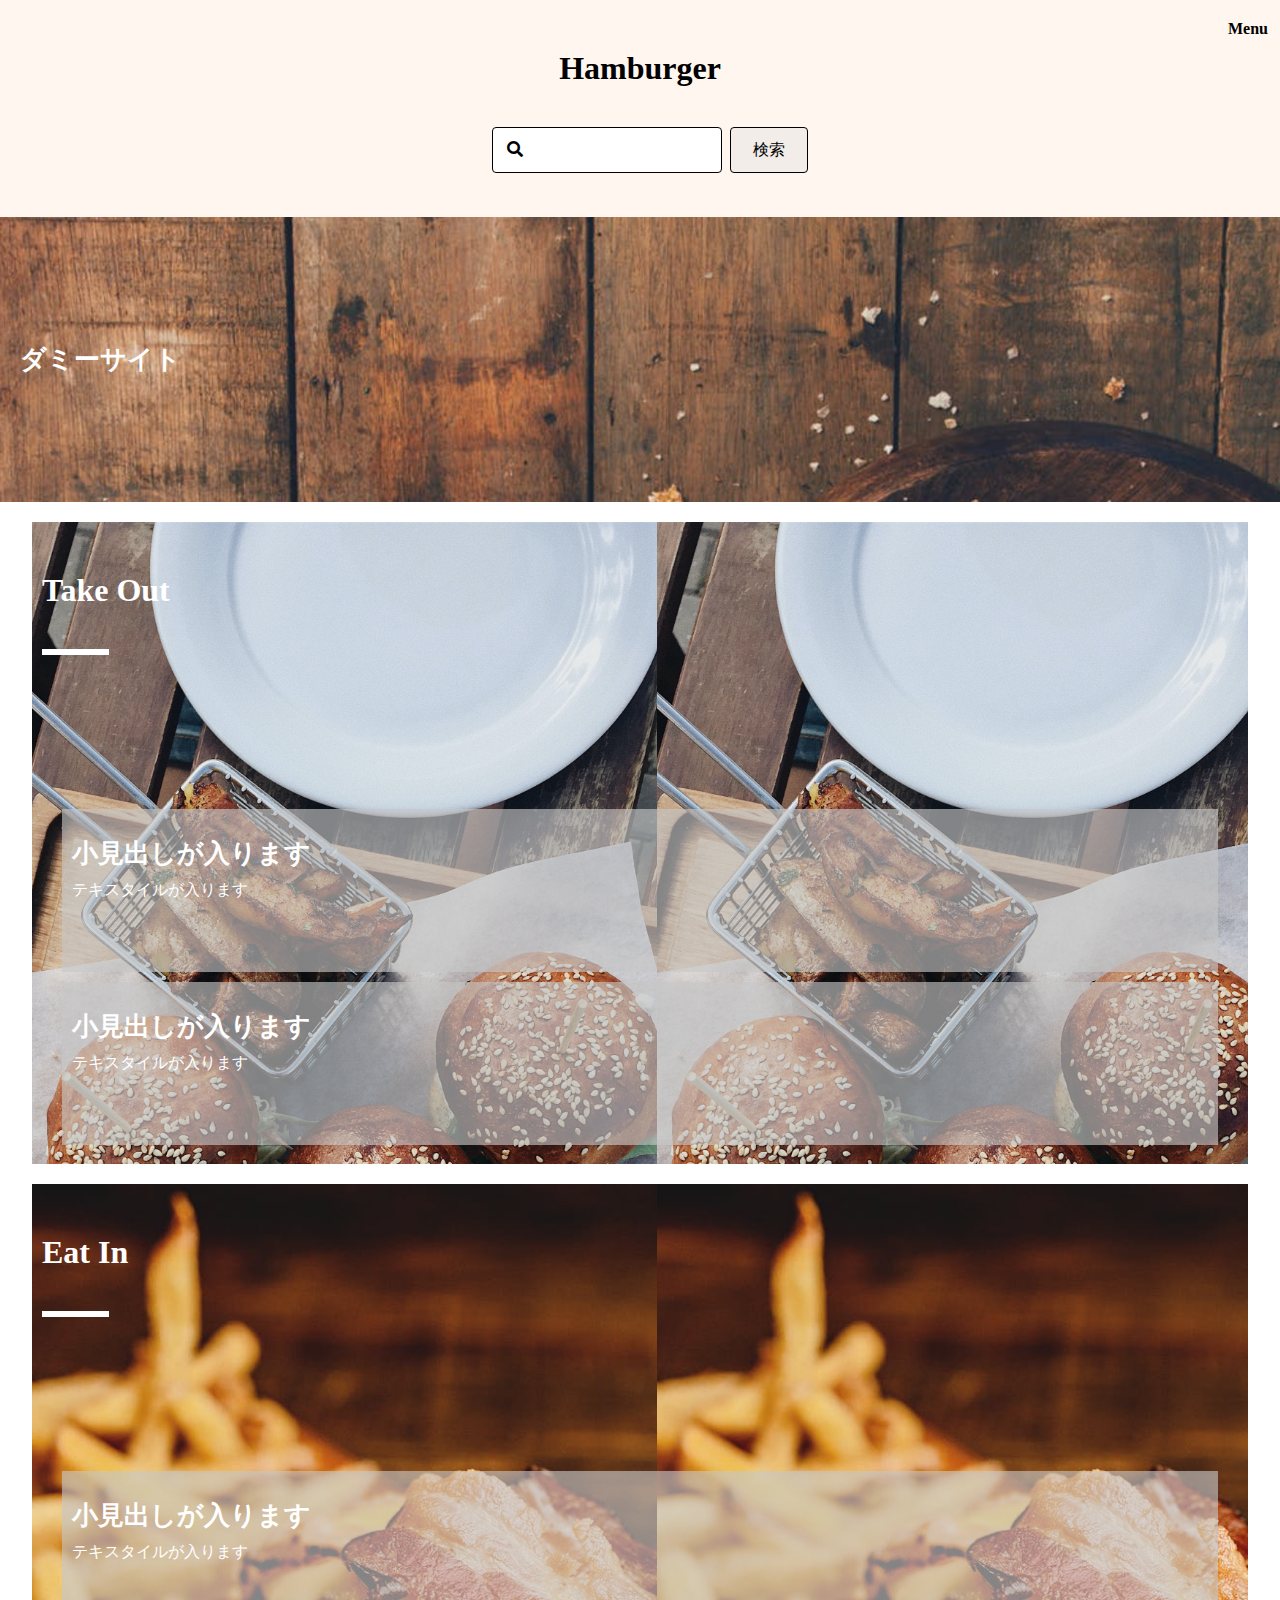
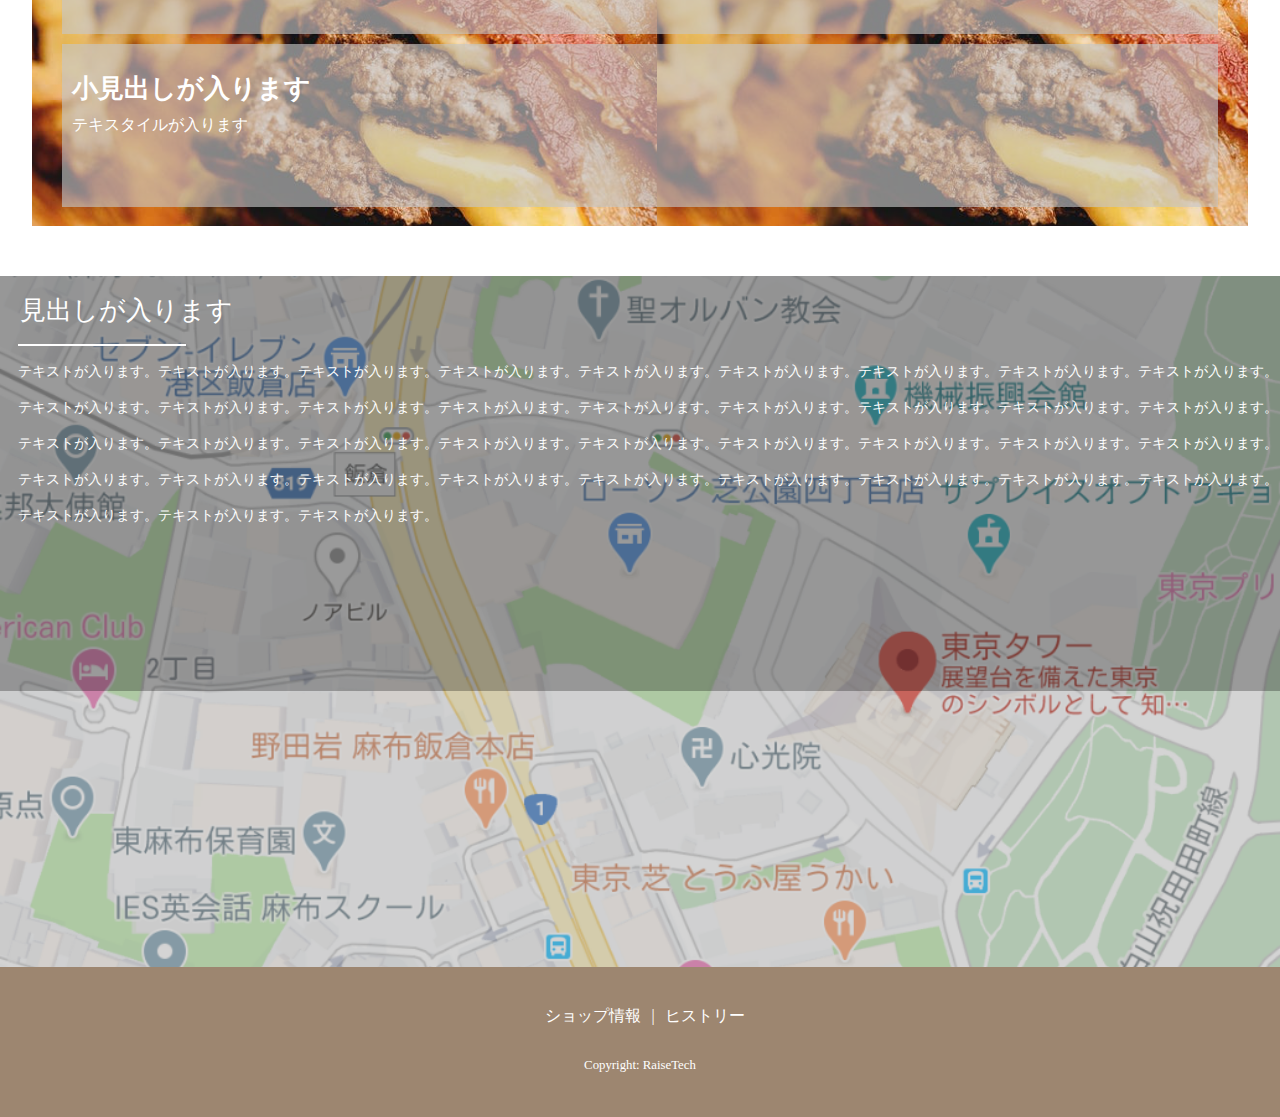
==== front-page.html @ 0dd4b5cc "first update" ====
<!DOCTYPE html>
<html lang="ja">
<head>
    <meta charset="UTF-8">
    <meta name="viewport" content="width=device-width, initial-scale=1.0">
    <link href="https://use.fontawesome.com/releases/v5.6.1/css/all.css" rel="stylesheet">
    <link rel="stylesheet" href="css/style.css">
    <title>front-page</title>
</head>
<body>
        <header class="l-header">
            <h1 class="c-headline--lv1">Hamburger</h1>
            <form class="p-serchform" action="#">
                <span class="c-serch--icon"><i class="fa fa-search"></i></span>
                <input class="c-serch--box" type="search" name="search">
                <input class="c-serch--button" type="submit" name="submit" value="検索">
            </form>
            <p class="c-title--menu">Menu</p>
        </header>
        <div class="c-overlay"></div>
        <aside class="l-sidebar">
            <div class="p-primary-menu">
                <span class="c-close-button"></span>
                <p class="c-menu-title">Menu</p>
                <ul class="p-grand-menu c-grand-menu c-grand-menu__primary--menu">
                    <li class="c-grand-menu__primary--item"><p>バーガー</p>
                        <ul class="c-grand-menu__secondary--menu">
                            <li class="c-grand-menu__secondary--item">ハンバーガー</li>
                            <li class="c-grand-menu__secondary--item">チーズバーガー</li>
                            <li class="c-grand-menu__secondary--item">テリヤキバーガー</li>
                            <li class="c-grand-menu__secondary--item">アボカドバーガー</li>
                            <li class="c-grand-menu__secondary--item">フィッシュバーガー</li>
                            <li class="c-grand-menu__secondary--item">ベーコンバーガー</li>
                            <li class="c-grand-menu__secondary--item">チキンバーガー</li>
                        </ul>
                    </li>
                    <li class="c-grand-menu__primary--item"><p>サイド</p>
                        <ul class="c-grand-menu__secondary--menu">
                            <li class="c-grand-menu__secondary--item">ポテト</li>
                            <li class="c-grand-menu__secondary--item">サラダ</li>
                            <li class="c-grand-menu__secondary--item">ナゲット</li>
                            <li class="c-grand-menu__secondary--item">コーン</li>
                        </ul>
                    </li>
                    <li class="c-grand-menu__primary--item"><p>ドリンク</p>
                        <ul class="c-grand-menu__secondary--menu">
                            <li class="c-grand-menu__secondary--item">コーラ</li>
                            <li class="c-grand-menu__secondary--item">ファンタ</li>
                            <li class="c-grand-menu__secondary--item">オレンジ</li>
                            <li class="c-grand-menu__secondary--item">アップル</li>
                            <li class="c-grand-menu__secondary--item">紅茶（Ice/Hot）</li>
                            <li class="c-grand-menu__secondary--item">コーヒー（Ice/Hot）</li>
                        </ul>
                    </li>
                </ul><!--.p-grand-menu c-primary-menu-->
            </div><!--.p-primary-menu-->
        </aside>
        <main class="l-main-wrap">
            <div class="p-hero--main">
                <h2 class="c-headline--lv2">ダミーサイト</h2>
            </div>
        </main>
        <section class="l-sub-wrap p-place-menu">
            <div class="p-place-menu--takeout">
                <p class="c-place-menu__name">Take Out</p>
                <p class="c-place-menu__bar"></p>
                <div class="p-place-menu--wrap">
                    <div class="p-place-menu__content">
                        <h4 class="c-headline--lv4">小見出しが入ります</h4>
                        <p class="c-place-menu__description">テキスタイルが入ります</p>
                    </div>
                    <div class="p-place-menu__content">
                        <h4 class="c-headline--lv4">小見出しが入ります</h4>
                        <p class="c-place-menu__description">テキスタイルが入ります</p>
                    </div>
                </div>
            </div>
            <div class="p-place-menu--eatin">
                <p class="c-place-menu__name">Eat In</p>
                <p class="c-place-menu__bar"></p>
                <div class="p-place-menu--wrap">
                    <div class="p-place-menu__content">
                        <h4 class="c-headline--lv4">小見出しが入ります</h4>
                        <p class="c-place-menu__description">テキスタイルが入ります</p>
                    </div>
                    <div class="p-place-menu__content">
                        <h4 class="c-headline--lv4">小見出しが入ります</h4>
                        <p class="c-place-menu__description">テキスタイルが入ります</p>
                    </div>
                </div>
            </div>
        </section>
        <section class="l-map">
            <div class="p-map">
                <div class="c-map">
                    <div class="c-map__title"><h3 class="c-headline--lv3">見出しが入ります</h3></div>
                    <p class="c-map__bar"></p>
                    <p class="c-map__description">
                        テキストが入ります。テキストが入ります。テキストが入ります。テキストが入ります。テキストが入ります。テキストが入ります。テキストが入ります。テキストが入ります。テキストが入ります。テキストが入ります。テキストが入ります。テキストが入ります。テキストが入ります。テキストが入ります。テキストが入ります。テキストが入ります。テキストが入ります。テキストが入ります。テキストが入ります。テキストが入ります。テキストが入ります。テキストが入ります。テキストが入ります。テキストが入ります。テキストが入ります。テキストが入ります。テキストが入ります。テキストが入ります。テキストが入ります。テキストが入ります。テキストが入ります。テキストが入ります。テキストが入ります。テキストが入ります。テキストが入ります。テキストが入ります。テキストが入ります。テキストが入ります。テキストが入ります。
                    </p>
                </div>
            </div>
        </section> 
    <footer class="l-footer">
        <nav class="p-footer__navigation">
            <ul class="c-footer__navigation">
                <li class="c-footer__navigation__item"><a href="#">ショップ情報</a></li>
                <li class="c-footer__navigation__item">|</li>
                <li class="c-footer__navigation__item"><a href="#">ヒストリー</a></li>
            </ul>
        </nav>
        <p class="c-copyright"><small>Copyright: RaiseTech</small></p>
    </footer>

    <script src="https://code.jquery.com/jquery-3.5.1.min.js"></script>
    <script type="text/javascript" src="./js/javascript.js"></script>

</body>
</html>
---- css/style.css ----
/*! normalize.css v8.0.1 | MIT License | github.com/necolas/normalize.css */
/* Document
   ========================================================================== */
/**
 * 1. Correct the line height in all browsers.
 * 2. Prevent adjustments of font size after orientation changes in iOS.
 */
html {
  line-height: 1.15;
  /* 1 */
  -webkit-text-size-adjust: 100%;
  /* 2 */
}

/* Sections
     ========================================================================== */
/**
   * Remove the margin in all browsers.
   */
body {
  margin: 0;
}

/**
   * Render the `main` element consistently in IE.
   */
main {
  display: block;
}

/**
   * Correct the font size and margin on `h1` elements within `section` and
   * `article` contexts in Chrome, Firefox, and Safari.
   */
h1 {
  font-size: 2em;
  margin: 0.67em 0;
}

/* Grouping content
     ========================================================================== */
/**
   * 1. Add the correct box sizing in Firefox.
   * 2. Show the overflow in Edge and IE.
   */
hr {
  -webkit-box-sizing: content-box;
          box-sizing: content-box;
  /* 1 */
  height: 0;
  /* 1 */
  overflow: visible;
  /* 2 */
}

/**
   * 1. Correct the inheritance and scaling of font size in all browsers.
   * 2. Correct the odd `em` font sizing in all browsers.
   */
pre {
  font-family: monospace, monospace;
  /* 1 */
  font-size: 1em;
  /* 2 */
}

/* Text-level semantics
     ========================================================================== */
/**
   * Remove the gray background on active links in IE 10.
   */
a {
  background-color: transparent;
}

/**
   * 1. Remove the bottom border in Chrome 57-
   * 2. Add the correct text decoration in Chrome, Edge, IE, Opera, and Safari.
   */
abbr[title] {
  border-bottom: none;
  /* 1 */
  text-decoration: underline;
  /* 2 */
  -webkit-text-decoration: underline dotted;
          text-decoration: underline dotted;
  /* 2 */
}

/**
   * Add the correct font weight in Chrome, Edge, and Safari.
   */
b, strong {
  font-weight: bolder;
}

/**
   * 1. Correct the inheritance and scaling of font size in all browsers.
   * 2. Correct the odd `em` font sizing in all browsers.
   */
code, kbd, samp {
  font-family: monospace, monospace;
  /* 1 */
  font-size: 1em;
  /* 2 */
}

/**
   * Add the correct font size in all browsers.
   */
small {
  font-size: 80%;
}

/**
   * Prevent `sub` and `sup` elements from affecting the line height in
   * all browsers.
   */
sub, sup {
  font-size: 75%;
  line-height: 0;
  position: relative;
  vertical-align: baseline;
}

sub {
  bottom: -0.25em;
}

sup {
  top: -0.5em;
}

/* Embedded content
     ========================================================================== */
/**
   * Remove the border on images inside links in IE 10.
   */
img {
  border-style: none;
}

/* Forms
     ========================================================================== */
/**
   * 1. Change the font styles in all browsers.
   * 2. Remove the margin in Firefox and Safari.
   */
button, input, optgroup, select, textarea {
  font-family: inherit;
  /* 1 */
  font-size: 100%;
  /* 1 */
  line-height: 1.15;
  /* 1 */
  margin: 0;
  /* 2 */
}

/**
   * Show the overflow in IE.
   * 1. Show the overflow in Edge.
   */
button, input {
  /* 1 */
  overflow: visible;
}

/**
   * Remove the inheritance of text transform in Edge, Firefox, and IE.
   * 1. Remove the inheritance of text transform in Firefox.
   */
button, select {
  /* 1 */
  text-transform: none;
}

/**
   * Correct the inability to style clickable types in iOS and Safari.
   */
button, [type="button"], [type="reset"], [type="submit"] {
  -webkit-appearance: button;
}

/**
   * Remove the inner border and padding in Firefox.
   */
button::-moz-focus-inner, [type="button"]::-moz-focus-inner, [type="reset"]::-moz-focus-inner, [type="submit"]::-moz-focus-inner {
  border-style: none;
  padding: 0;
}

/**
   * Restore the focus styles unset by the previous rule.
   */
button:-moz-focusring, [type="button"]:-moz-focusring, [type="reset"]:-moz-focusring, [type="submit"]:-moz-focusring {
  outline: 1px dotted ButtonText;
}

/**
   * Correct the padding in Firefox.
   */
fieldset {
  padding: 0.35em 0.75em 0.625em;
}

/**
   * 1. Correct the text wrapping in Edge and IE.
   * 2. Correct the color inheritance from `fieldset` elements in IE.
   * 3. Remove the padding so developers are not caught out when they zero out
   *    `fieldset` elements in all browsers.
   */
legend {
  -webkit-box-sizing: border-box;
          box-sizing: border-box;
  /* 1 */
  color: inherit;
  /* 2 */
  display: table;
  /* 1 */
  max-width: 100%;
  /* 1 */
  padding: 0;
  /* 3 */
  white-space: normal;
  /* 1 */
}

/**
   * Add the correct vertical alignment in Chrome, Firefox, and Opera.
   */
progress {
  vertical-align: baseline;
}

/**
   * Remove the default vertical scrollbar in IE 10+.
   */
textarea {
  overflow: auto;
}

/**
   * 1. Add the correct box sizing in IE 10.
   * 2. Remove the padding in IE 10.
   */
[type="checkbox"], [type="radio"] {
  -webkit-box-sizing: border-box;
          box-sizing: border-box;
  /* 1 */
  padding: 0;
  /* 2 */
}

/**
   * Correct the cursor style of increment and decrement buttons in Chrome.
   */
[type="number"]::-webkit-inner-spin-button, [type="number"]::-webkit-outer-spin-button {
  height: auto;
}

/**
   * 1. Correct the odd appearance in Chrome and Safari.
   * 2. Correct the outline style in Safari.
   */
[type="search"] {
  -webkit-appearance: textfield;
  /* 1 */
  outline-offset: -2px;
  /* 2 */
}

[type="search"]::-webkit-search-decoration {
  -webkit-appearance: none;
}

/**
   * Remove the inner padding in Chrome and Safari on macOS.
   */
/**
   * 1. Correct the inability to style clickable types in iOS and Safari.
   * 2. Change font properties to `inherit` in Safari.
   */
::-webkit-file-upload-button {
  -webkit-appearance: button;
  /* 1 */
  font: inherit;
  /* 2 */
}

/* Interactive
     ========================================================================== */
/*
   * Add the correct display in Edge, IE 10+, and Firefox.
   */
details {
  display: block;
}

/*
   * Add the correct display in all browsers.
   */
summary {
  display: list-item;
}

/* Misc
     ========================================================================== */
/**
   * Add the correct display in IE 10+.
   */
template, [hidden] {
  display: none;
}

/**
   * Add the correct display in IE 10.
   */
.c-headline--lv1 {
  margin: 0;
}

.c-title--menu {
  margin: 0;
}

section {
  margin: 0;
}

div {
  margin: 0;
}

p {
  margin: 0;
}

.c-footer__navigation {
  margin: 0;
  padding: 0;
}

.p-grand-menu {
  margin: 0;
  padding: 0;
}

.c-grand-menu__secondary--menu {
  margin: 0;
  padding: 0;
}

.p-primary-menu {
  margin: 0;
  padding: 0;
}

.c-close-button {
  margin: 0;
  padding: 0;
}

.c-headline--lv1 {
  margin: 0;
  padding: 0;
}

.c-headline--lv2 {
  margin: 0;
  padding: 0;
}

.c-headline--lv3 {
  margin: 0;
  padding: 0;
}

.c-headline--lv4 {
  margin: 0;
  padding: 0;
}

.p-hero--main {
  margin: 0;
  padding: 0;
}

.l-main-wrap {
  margin: 0;
  padding: 0;
}

.l-header {
  height: 217px;
  width: 100%;
  background-color: #FFF7EF;
}

.l-sidebar {
  width: 250px;
  height: 2716px;
  position: fixed;
  top: 0;
  right: -100%;
  display: block;
  -webkit-transition: 0.3s;
  transition: 0.3s;
  overflow-y: scroll;
}

.l-sidebar.open {
  overflow-y: scroll;
  width: 250px;
  height: 2716px;
  position: fixed;
  top: 0;
  right: 0;
  display: block;
  -webkit-transition: 0.3s;
  transition: 0.3s;
}

.l-main-wrap {
  width: 100%;
  height: 285px;
}

.l-sub-wrap {
  width: 100%;
  height: 1374px;
  display: -webkit-box;
  display: -ms-flexbox;
  display: flex;
  -webkit-box-orient: vertical;
  -webkit-box-direction: normal;
      -ms-flex-direction: column;
          flex-direction: column;
}

.l-map {
  width: auto;
  height: 691px;
  background-color: rgba(94, 94, 94, 0.651);
}

.l-footer {
  width: 100%;
  height: 150px;
  background-color: #9D8670;
}

.c-headline--lv1 {
  font-weight: bold;
  font-size: 32px;
  text-align: center;
  padding-top: 50px;
}

.c-headline--lv2 {
  font-weight: bold;
  font-size: 26px;
  color: white;
  line-height: 285px;
  margin-left: 20px;
}

.c-headline--lv3 {
  font-weight: normal;
  font-size: 26px;
  color: white;
}

.c-headline--lv4 {
  color: white;
  font-weight: bold;
  font-size: 26px;
  margin-top: 30px;
  margin-left: 10px;
  margin-bottom: 12px;
}

.c-serch--box {
  border-radius: 4px;
  width: 230px;
  height: 46px;
  border: 1px solid;
  margin-right: 2px;
  padding-left: 35px;
}

.c-serch--button {
  border-radius: 4px;
  width: 78px;
  height: 46px;
  border: 1px solid;
  font-size: 16px;
  margin-left: 2px;
  background-color: #F2EDE9;
  -webkit-transition: background-color 0.3s;
  transition: background-color 0.3s;
}

.c-serch--button:hover {
  cursor: pointer;
  background-color: #d3cfcad3;
}

.c-serch--icon i {
  -webkit-columns: #333333;
          columns: #333333;
  position: relative;
  left: 35px;
}

.c-title--menu {
  font-weight: bold;
  position: absolute;
  top: 20px;
  right: 12px;
  cursor: pointer;
}

.c-title--menu a {
  text-decoration: none;
  color: #333333;
}

.c-place-menu__name {
  color: white;
  font-weight: bold;
  font-size: 32px;
  margin-top: 50px;
  margin-left: 10px;
}

.c-place-menu__bar {
  width: 5%;
  border: white solid 3px;
  margin-top: 40px;
  margin-left: 10px;
}

.c-place-menu__description {
  color: white;
  margin-left: 10px;
}

.c-footer__navigation {
  display: -webkit-box;
  display: -ms-flexbox;
  display: flex;
  -webkit-box-pack: center;
      -ms-flex-pack: center;
          justify-content: center;
  list-style: none;
  padding-top: 40px;
}

.c-footer__navigation__item {
  color: white;
  padding-left: 10px;
}

.c-footer__navigation__item a {
  color: white;
  text-decoration: none;
}

.c-copyright {
  color: white;
  text-align: center;
  padding-top: 30px;
}

.c-grand-menu__primary--menu {
  list-style: none;
  position: absolute;
  top: 218px;
  left: 46px;
}

.c-grand-menu__primary--item > p {
  color: #707070;
  padding-top: 25px;
  padding-bottom: 25px;
  font-size: 20px;
}

.c-grand-menu__secondary--menu {
  list-style: none;
}

.c-grand-menu__secondary--item {
  padding-top: 10px;
  padding-bottom: 10px;
  padding-left: 18px;
  color: #707070;
}

.c-close-button {
  display: block;
  width: 40px;
  height: 40px;
  position: relative;
  margin-left: auto;
  cursor: pointer;
}

.c-close-button::before, .c-close-button::after {
  content: "";
  display: block;
  width: 100%;
  height: 6px;
  background-color: #707070;
  -webkit-transform: rotate(45deg);
          transform: rotate(45deg);
  -webkit-transform-origin: 0% 50%;
          transform-origin: 0% 50%;
  position: absolute;
  top: calc(14% - 5px);
  left: 14%;
}

.c-close-button::after {
  -webkit-transform: rotate(-45deg);
          transform: rotate(-45deg);
  -webkit-transform-origin: 100% 50%;
          transform-origin: 100% 50%;
  left: auto;
  right: 14%;
  cursor: pointer;
}

.c-map {
  background-color: rgba(0, 0, 0, 0.274);
  height: 415px;
}

.c-map__title {
  padding-top: 20px;
  padding-left: 20px;
}

.c-map__bar {
  border: white solid 1px;
  width: 13%;
  margin-top: 18px;
  margin-left: 18px;
  margin-bottom: 8px;
}

.c-map__description {
  color: white;
  font-size: 14px;
  margin-left: 18px;
  line-height: 36px;
}

.c-overlay {
  top: 0;
  left: 100%;
}

.c-overlay.open {
  height: 100%;
  width: 100%;
  background-color: rgba(0, 0, 0, 0.5);
  position: absolute;
  top: 0;
  left: 0;
  display: block;
}

.p-serchform {
  text-align: center;
  padding-top: 40px;
}

.p-hero--main {
  background-image: url(/image/hero1.png);
  background-size: cover;
  height: 285px;
}

.p-place-menu--takeout {
  background-image: url(/image/takeout.png);
  width: 95%;
  height: 642px;
  margin-top: 20px;
  margin-bottom: 20px;
  margin-right: auto;
  margin-left: auto;
}

.p-place-menu--eatin {
  background-image: url(/image/eatin.png);
  width: 95%;
  height: 642px;
  margin-bottom: 49px;
  margin-right: auto;
  margin-left: auto;
}

.p-place-menu--wrap {
  display: -webkit-box;
  display: -ms-flexbox;
  display: flex;
  -webkit-box-orient: vertical;
  -webkit-box-direction: normal;
      -ms-flex-direction: column;
          flex-direction: column;
  -webkit-box-pack: end;
      -ms-flex-pack: end;
          justify-content: flex-end;
  height: 490px;
}

.p-place-menu__content {
  width: 95%;
  height: 163px;
  background-color: rgba(199, 199, 199, 0.637);
  margin-top: 10px;
  margin-left: auto;
  margin-right: auto;
}

.p-primary-menu {
  width: 250px;
  height: 3300px;
  background-color: #F2EDE9;
  position: relative;
  margin-left: auto;
}

.p-map {
  background-image: url(/image/map.png);
  background-size: cover;
  height: 691px;
}

body {
  position: relative;
}
/*# sourceMappingURL=style.css.map */
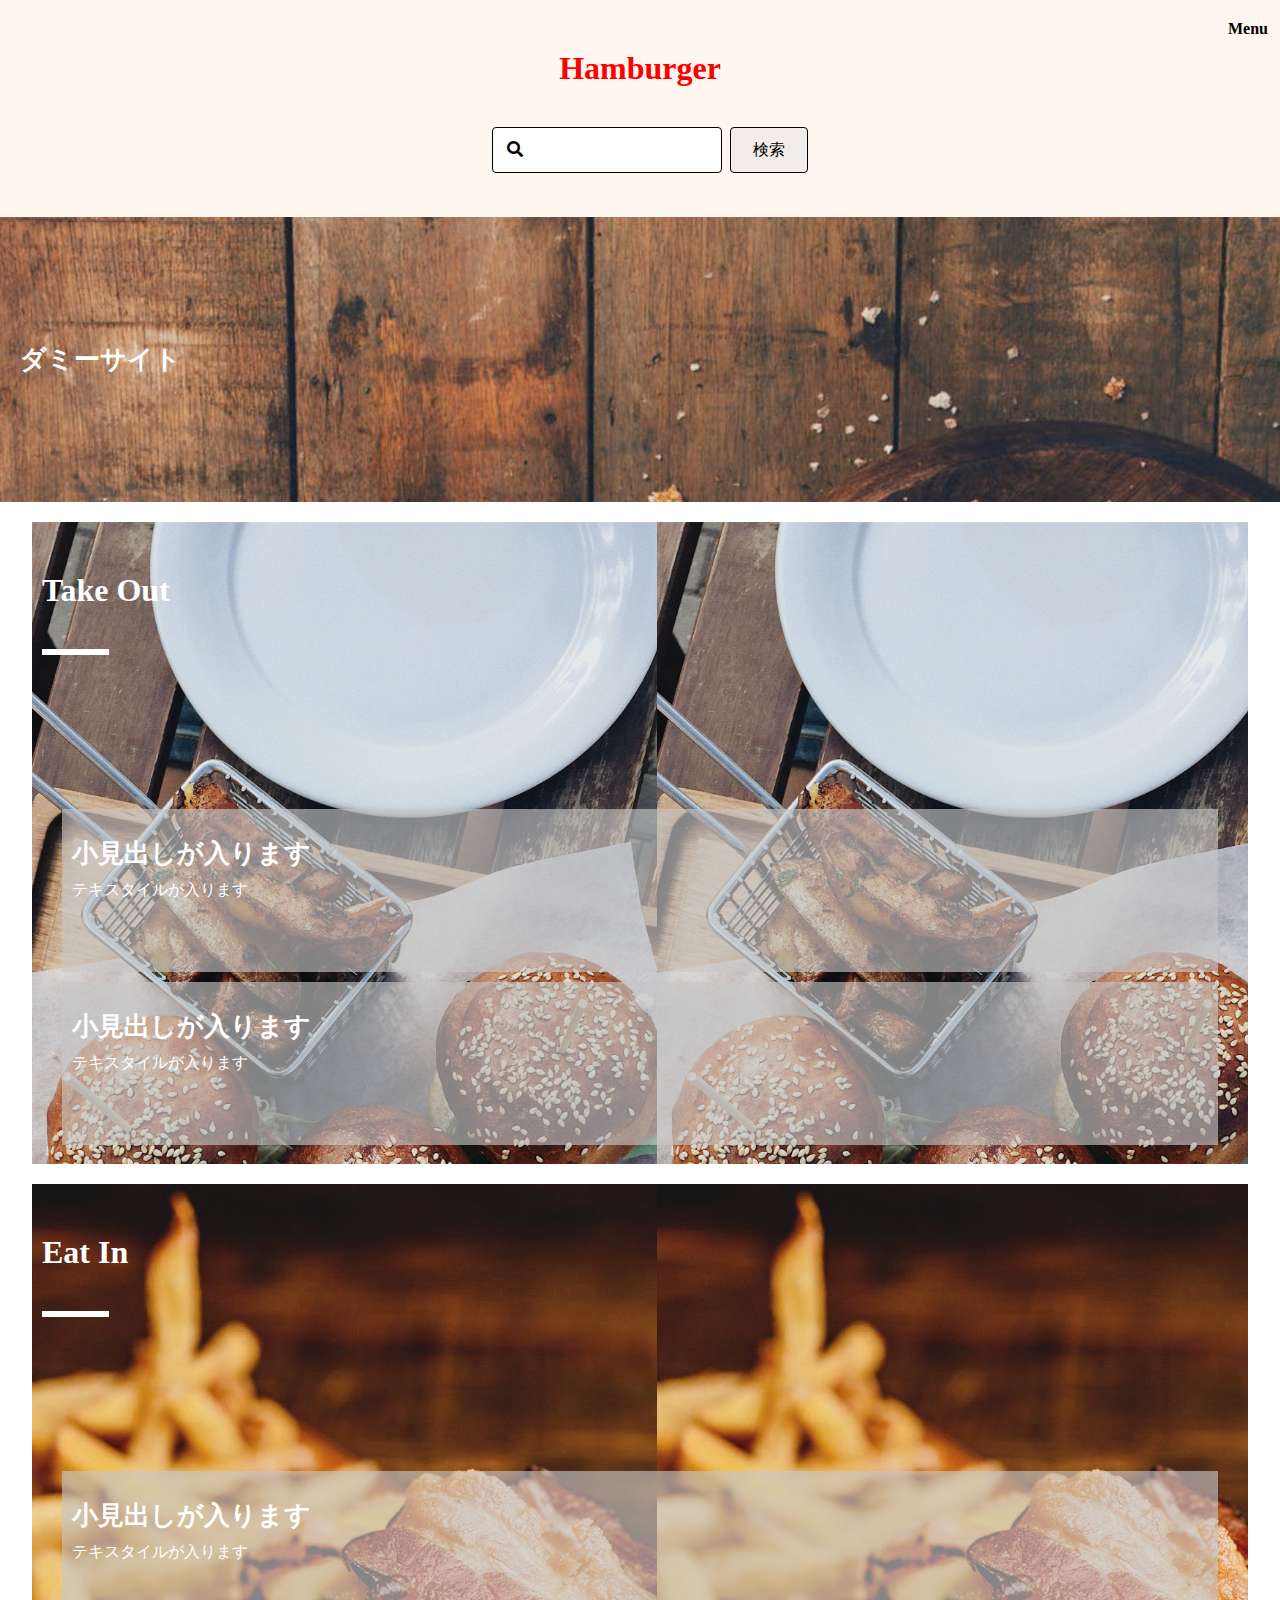
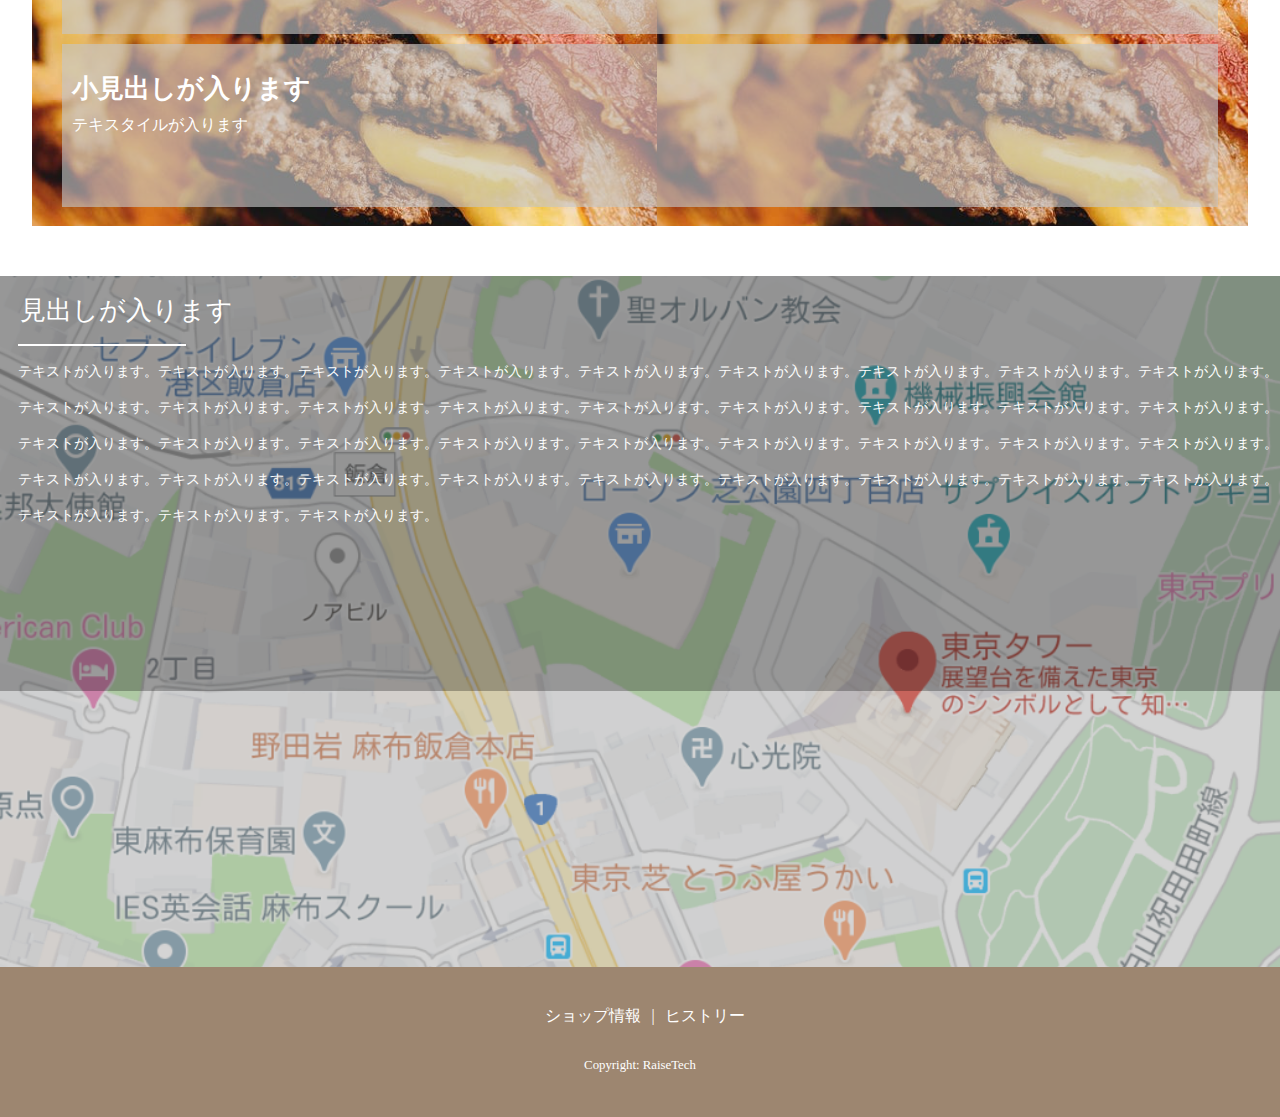
==== commit 67adfc06: "更新" ====
--- a/front-page.html
+++ b/front-page.html
@@ -60,7 +60,7 @@
                 <h2 class="c-headline--lv2">ダミーサイト</h2>
             </div>
         </main>
-        <section class="l-sub-wrap p-place-menu">
+        <section class="l-sub--wrap p-place-menu">
             <div class="p-place-menu--takeout">
                 <p class="c-place-menu__name">Take Out</p>
                 <p class="c-place-menu__bar"></p>
--- a/css/style.css
+++ b/css/style.css
@@ -426,7 +426,7 @@
   height: 285px;
 }
 
-.l-sub-wrap {
+.l-sub--wrap {
   width: 100%;
   height: 1374px;
   display: -webkit-box;
@@ -438,6 +438,17 @@
           flex-direction: column;
 }
 
+.l-sub--archive {
+  width: 100%;
+  height: 350px;
+}
+
+.l-sub--archive p {
+  color: #333333;
+  margin-right: 18px;
+  margin-left: 18px;
+}
+
 .l-map {
   width: auto;
   height: 691px;
@@ -478,6 +489,12 @@
   margin-top: 30px;
   margin-left: 10px;
   margin-bottom: 12px;
+}
+
+.c-headline--lv4__archive {
+  font-size: 24px;
+  margin-left: 20px;
+  color: #333333;
 }
 
 .c-serch--box {
@@ -683,6 +700,13 @@
   height: 285px;
 }
 
+.p-hero--archive {
+  background-image: url(/image/hero2.png);
+  background-size: cover;
+  height: 285px;
+  background-position: center;
+}
+
 .p-place-menu--takeout {
   background-image: url(/image/takeout.png);
   width: 95%;
@@ -739,6 +763,12 @@
   height: 691px;
 }
 
+@media screen and (min-width: 600px) {
+  .c-headline--lv1 {
+    color: red;
+  }
+}
+
 body {
   position: relative;
 }
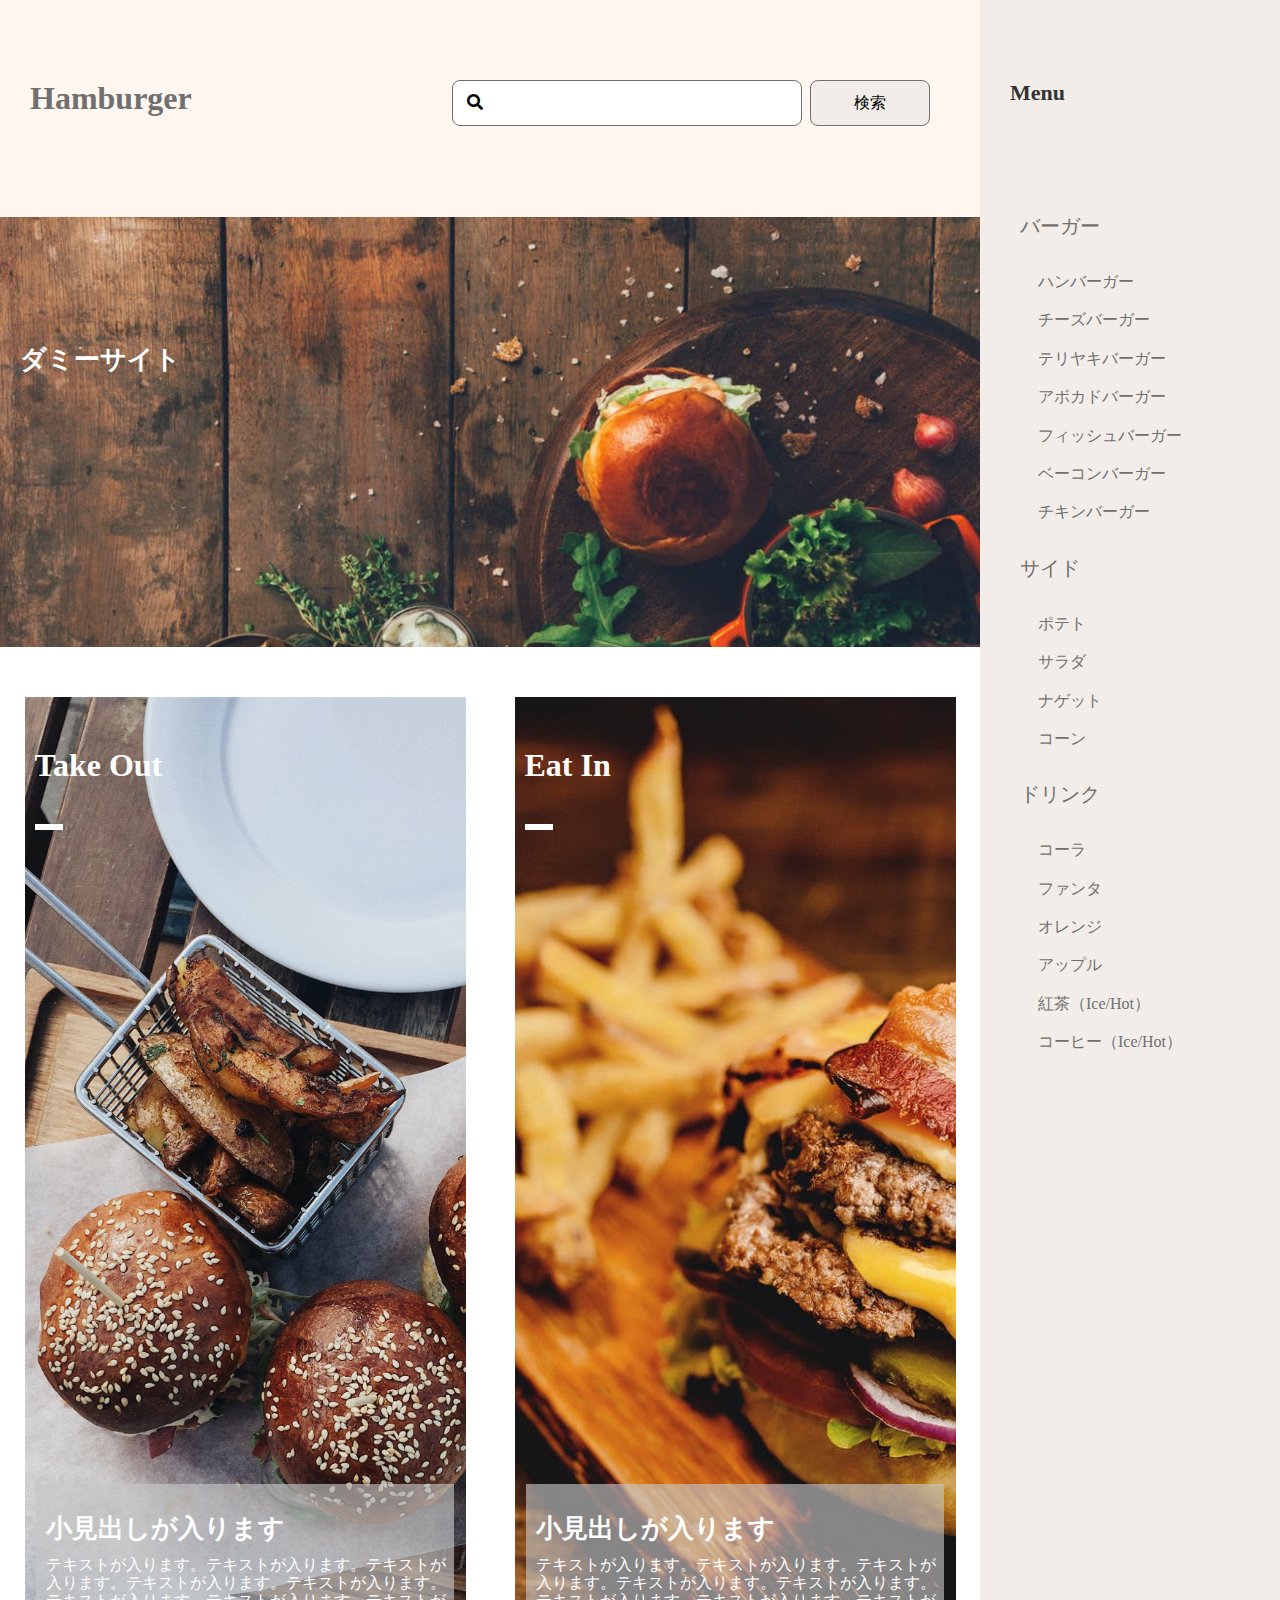
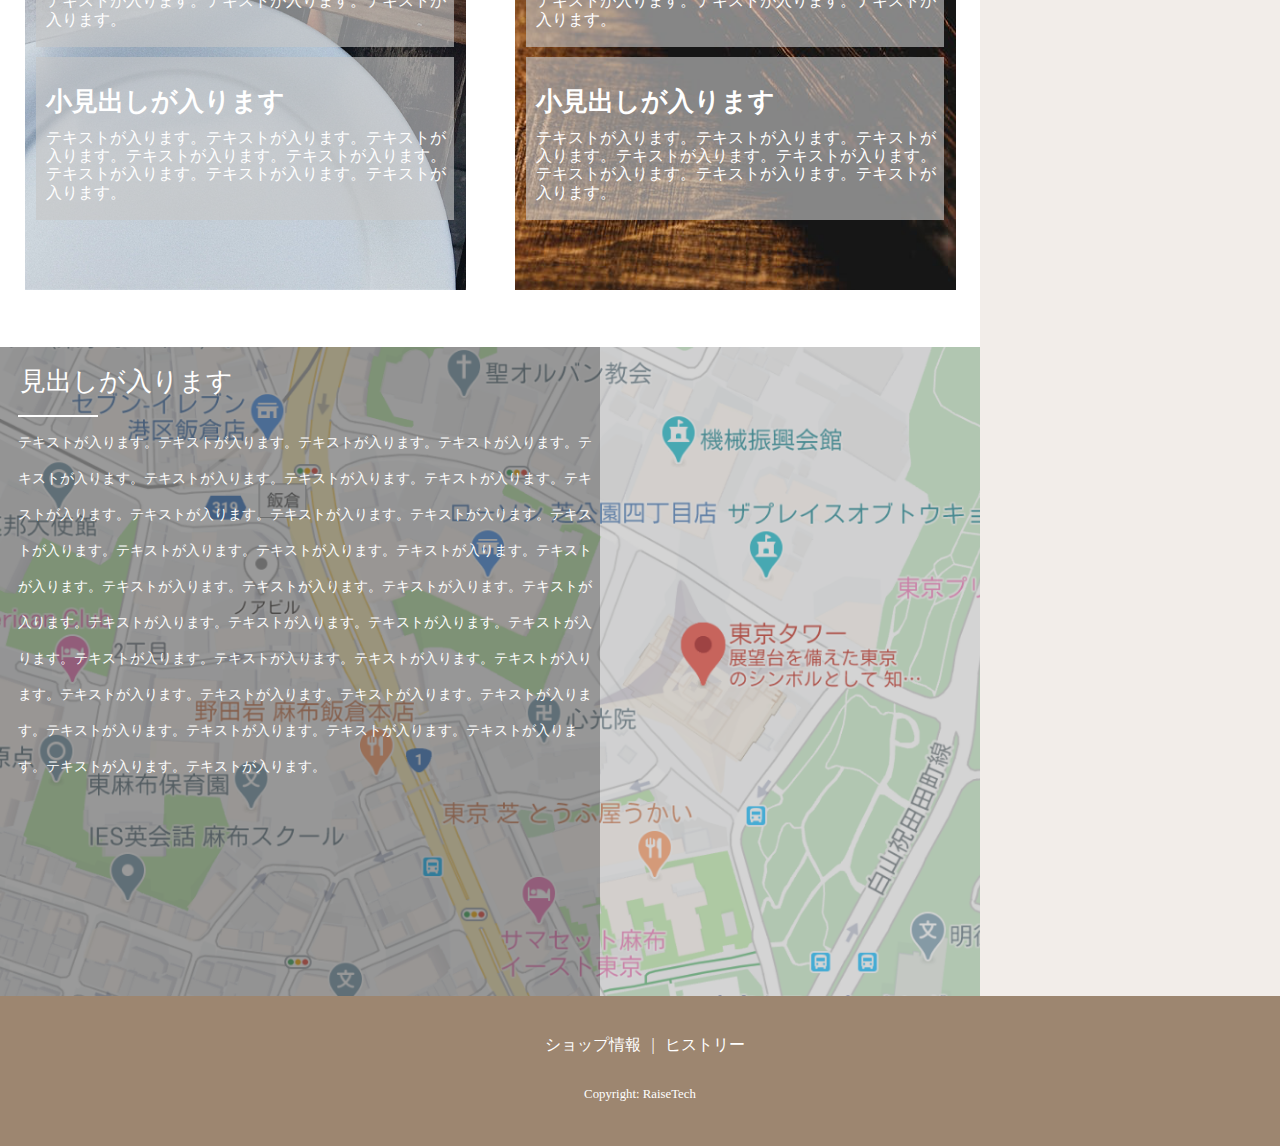
==== commit f101c3a7: "更新" ====
--- a/front-page.html
+++ b/front-page.html
@@ -9,7 +9,7 @@
 </head>
 <body>
         <header class="l-header">
-            <h1 class="c-headline--lv1">Hamburger</h1>
+            <h1 class="c-headline--lv1"><a href="#">Hamburger</a></h1>
             <form class="p-serchform" action="#">
                 <span class="c-serch--icon"><i class="fa fa-search"></i></span>
                 <input class="c-serch--box" type="search" name="search">
@@ -21,35 +21,35 @@
         <aside class="l-sidebar">
             <div class="p-primary-menu">
                 <span class="c-close-button"></span>
-                <p class="c-menu-title">Menu</p>
+                <p class="c-title--menu__sidebar">Menu</p>
                 <ul class="p-grand-menu c-grand-menu c-grand-menu__primary--menu">
-                    <li class="c-grand-menu__primary--item"><p>バーガー</p>
+                    <li class="c-grand-menu__primary--item"><p><a href="#">バーガー</a></p>
                         <ul class="c-grand-menu__secondary--menu">
-                            <li class="c-grand-menu__secondary--item">ハンバーガー</li>
-                            <li class="c-grand-menu__secondary--item">チーズバーガー</li>
-                            <li class="c-grand-menu__secondary--item">テリヤキバーガー</li>
-                            <li class="c-grand-menu__secondary--item">アボカドバーガー</li>
-                            <li class="c-grand-menu__secondary--item">フィッシュバーガー</li>
-                            <li class="c-grand-menu__secondary--item">ベーコンバーガー</li>
-                            <li class="c-grand-menu__secondary--item">チキンバーガー</li>
+                            <li class="c-grand-menu__secondary--item"><a href="#">ハンバーガー</a></li>
+                            <li class="c-grand-menu__secondary--item"><a href="#">チーズバーガー</a></li>
+                            <li class="c-grand-menu__secondary--item"><a href="#">テリヤキバーガー</a></li>
+                            <li class="c-grand-menu__secondary--item"><a href="#">アボカドバーガー</a></li>
+                            <li class="c-grand-menu__secondary--item"><a href="#">フィッシュバーガー</a></li>
+                            <li class="c-grand-menu__secondary--item"><a href="#">ベーコンバーガー</a></li>
+                            <li class="c-grand-menu__secondary--item"><a href="#">チキンバーガー</a></li>
                         </ul>
                     </li>
-                    <li class="c-grand-menu__primary--item"><p>サイド</p>
+                    <li class="c-grand-menu__primary--item"><p><a href="#">サイド</a></p>
                         <ul class="c-grand-menu__secondary--menu">
-                            <li class="c-grand-menu__secondary--item">ポテト</li>
-                            <li class="c-grand-menu__secondary--item">サラダ</li>
-                            <li class="c-grand-menu__secondary--item">ナゲット</li>
-                            <li class="c-grand-menu__secondary--item">コーン</li>
+                            <li class="c-grand-menu__secondary--item"><a href="#">ポテト</a></li>
+                            <li class="c-grand-menu__secondary--item"><a href="#">サラダ</a></li>
+                            <li class="c-grand-menu__secondary--item"><a href="#">ナゲット</a></li>
+                            <li class="c-grand-menu__secondary--item"><a href="#">コーン</a></li>
                         </ul>
                     </li>
-                    <li class="c-grand-menu__primary--item"><p>ドリンク</p>
+                    <li class="c-grand-menu__primary--item"><p><a href="#">ドリンク</a></p>
                         <ul class="c-grand-menu__secondary--menu">
-                            <li class="c-grand-menu__secondary--item">コーラ</li>
-                            <li class="c-grand-menu__secondary--item">ファンタ</li>
-                            <li class="c-grand-menu__secondary--item">オレンジ</li>
-                            <li class="c-grand-menu__secondary--item">アップル</li>
-                            <li class="c-grand-menu__secondary--item">紅茶（Ice/Hot）</li>
-                            <li class="c-grand-menu__secondary--item">コーヒー（Ice/Hot）</li>
+                            <li class="c-grand-menu__secondary--item"><a href="#">コーラ</a></li>
+                            <li class="c-grand-menu__secondary--item"><a href="#">ファンタ</a></li>
+                            <li class="c-grand-menu__secondary--item"><a href="#">オレンジ</a></li>
+                            <li class="c-grand-menu__secondary--item"><a href="#">アップル</a></li>
+                            <li class="c-grand-menu__secondary--item"><a href="#">紅茶（Ice/Hot）</a></li>
+                            <li class="c-grand-menu__secondary--item"><a href="#">コーヒー（Ice/Hot）</a></li>
                         </ul>
                     </li>
                 </ul><!--.p-grand-menu c-primary-menu-->
@@ -67,11 +67,11 @@
                 <div class="p-place-menu--wrap">
                     <div class="p-place-menu__content">
                         <h4 class="c-headline--lv4">小見出しが入ります</h4>
-                        <p class="c-place-menu__description">テキスタイルが入ります</p>
+                        <p class="c-place-menu__description">テキストが入ります。テキストが入ります。テキストが入ります。テキストが入ります。テキストが入ります。テキストが入ります。テキストが入ります。テキストが入ります。</p>
                     </div>
                     <div class="p-place-menu__content">
                         <h4 class="c-headline--lv4">小見出しが入ります</h4>
-                        <p class="c-place-menu__description">テキスタイルが入ります</p>
+                        <p class="c-place-menu__description">テキストが入ります。テキストが入ります。テキストが入ります。テキストが入ります。テキストが入ります。テキストが入ります。テキストが入ります。テキストが入ります。</p>
                     </div>
                 </div>
             </div>
@@ -81,11 +81,11 @@
                 <div class="p-place-menu--wrap">
                     <div class="p-place-menu__content">
                         <h4 class="c-headline--lv4">小見出しが入ります</h4>
-                        <p class="c-place-menu__description">テキスタイルが入ります</p>
+                        <p class="c-place-menu__description">テキストが入ります。テキストが入ります。テキストが入ります。テキストが入ります。テキストが入ります。テキストが入ります。テキストが入ります。テキストが入ります。</p>
                     </div>
                     <div class="p-place-menu__content">
                         <h4 class="c-headline--lv4">小見出しが入ります</h4>
-                        <p class="c-place-menu__description">テキスタイルが入ります</p>
+                        <p class="c-place-menu__description">テキストが入ります。テキストが入ります。テキストが入ります。テキストが入ります。テキストが入ります。テキストが入ります。テキストが入ります。テキストが入ります。</p>
                     </div>
                 </div>
             </div>
@@ -101,16 +101,16 @@
                 </div>
             </div>
         </section> 
-    <footer class="l-footer">
-        <nav class="p-footer__navigation">
-            <ul class="c-footer__navigation">
-                <li class="c-footer__navigation__item"><a href="#">ショップ情報</a></li>
-                <li class="c-footer__navigation__item">|</li>
-                <li class="c-footer__navigation__item"><a href="#">ヒストリー</a></li>
-            </ul>
-        </nav>
-        <p class="c-copyright"><small>Copyright: RaiseTech</small></p>
-    </footer>
+        <footer class="l-footer">
+            <nav class="p-footer__navigation">
+                <ul class="c-footer__navigation">
+                    <li class="c-footer__navigation__item"><a href="#">ショップ情報</a></li>
+                    <li class="c-footer__navigation__item">|</li>
+                    <li class="c-footer__navigation__item"><a href="#">ヒストリー</a></li>
+                </ul>
+            </nav>
+            <p class="c-copyright"><small>Copyright: RaiseTech</small></p>
+        </footer>
 
     <script src="https://code.jquery.com/jquery-3.5.1.min.js"></script>
     <script type="text/javascript" src="./js/javascript.js"></script>
--- a/css/style.css
+++ b/css/style.css
@@ -1,3 +1,29 @@
+@media screen and (min-width: 1200px) {
+  body {
+    display: -ms-grid;
+    display: grid;
+    grid-template: "header sidebar" 217px "main sidebar" 430px "sub sidebar" 1300px "map sidebar" 649px "footer footer" 150px / 1fr 300px;
+  }
+  .l-header {
+    grid-area: header;
+  }
+  .l-sidebar {
+    grid-area: sidebar;
+  }
+  .l-main-wrap {
+    grid-area: main;
+  }
+  .l-sub--wrap {
+    grid-area: sub;
+  }
+  .l-map {
+    grid-area: map;
+  }
+  .l-footer {
+    grid-area: footer;
+  }
+}
+
 /*! normalize.css v8.0.1 | MIT License | github.com/necolas/normalize.css */
 /* Document
    ========================================================================== */
@@ -391,10 +417,56 @@
   padding: 0;
 }
 
+.c-headline--lv2__archive {
+  margin: 0;
+  padding: 0;
+}
+
+.c-headline--lv4__archive {
+  margin: 0;
+  padding: 0;
+}
+
+.c-food-menu__title {
+  margin: 0;
+  padding: 0;
+}
+
+.c-food-menu__headline {
+  margin: 0;
+  padding: 0;
+}
+
+.c-food-menu__description {
+  margin: 0;
+  padding: 0;
+}
+
+.c-food-menu__detail {
+  margin: 0;
+  padding: 0;
+}
+
+body {
+  position: relative;
+}
+
 .l-header {
   height: 217px;
   width: 100%;
   background-color: #FFF7EF;
+}
+
+@media screen and (min-width: 1200px) {
+  .l-header {
+    height: 217px;
+    display: -webkit-box;
+    display: -ms-flexbox;
+    display: flex;
+    -webkit-box-pack: justify;
+        -ms-flex-pack: justify;
+            justify-content: space-between;
+  }
 }
 
 .l-sidebar {
@@ -409,6 +481,15 @@
   overflow-y: scroll;
 }
 
+@media screen and (min-width: 1200px) {
+  .l-sidebar {
+    position: initial;
+    width: 300px;
+    overflow-y: initial;
+    height: 100%;
+  }
+}
+
 .l-sidebar.open {
   overflow-y: scroll;
   width: 250px;
@@ -426,6 +507,12 @@
   height: 285px;
 }
 
+@media screen and (min-width: 1200px) {
+  .l-main-wrap {
+    height: 430px;
+  }
+}
+
 .l-sub--wrap {
   width: 100%;
   height: 1374px;
@@ -438,9 +525,28 @@
           flex-direction: column;
 }
 
+@media screen and (min-width: 600px) {
+  .l-sub--wrap {
+    -webkit-box-pack: justify;
+        -ms-flex-pack: justify;
+            justify-content: space-between;
+    -webkit-box-orient: initial;
+    -webkit-box-direction: initial;
+        -ms-flex-direction: initial;
+            flex-direction: initial;
+    height: 720px;
+  }
+}
+
+@media screen and (min-width: 1200px) {
+  .l-sub--wrap {
+    height: 1300px;
+  }
+}
+
 .l-sub--archive {
   width: 100%;
-  height: 350px;
+  height: auto;
 }
 
 .l-sub--archive p {
@@ -453,6 +559,18 @@
   width: auto;
   height: 691px;
   background-color: rgba(94, 94, 94, 0.651);
+}
+
+@media screen and (min-width: 600px) {
+  .l-map {
+    height: 415px;
+  }
+}
+
+@media screen and (min-width: 1200px) {
+  .l-map {
+    height: 649px;
+  }
 }
 
 .l-footer {
@@ -466,6 +584,19 @@
   font-size: 32px;
   text-align: center;
   padding-top: 50px;
+  color: #707070;
+}
+
+.c-headline--lv1 > a {
+  text-decoration: none;
+  color: #707070;
+}
+
+@media screen and (min-width: 1200px) {
+  .c-headline--lv1 {
+    padding-top: 80px;
+    padding-left: 30px;
+  }
 }
 
 .c-headline--lv2 {
@@ -474,6 +605,20 @@
   color: white;
   line-height: 285px;
   margin-left: 20px;
+}
+
+.c-headline--lv2__archive {
+  padding-top: 100px;
+  padding-left: 30px;
+  font-weight: bold;
+  font-size: 26px;
+  line-height: initial;
+  color: white;
+}
+
+.c-headline--lv2__archive span {
+  font-size: 14px;
+  font-weight: normal;
 }
 
 .c-headline--lv3 {
@@ -493,24 +638,33 @@
 
 .c-headline--lv4__archive {
   font-size: 24px;
+  margin-top: 45px;
+  margin-bottom: 45px;
   margin-left: 20px;
   color: #333333;
 }
 
 .c-serch--box {
-  border-radius: 4px;
+  border-radius: 8px;
   width: 230px;
   height: 46px;
-  border: 1px solid;
+  border: 1px solid #707070;
   margin-right: 2px;
   padding-left: 35px;
+  padding-right: 10px;
+}
+
+@media screen and (min-width: 600px) {
+  .c-serch--box {
+    width: 350px;
+  }
 }
 
 .c-serch--button {
-  border-radius: 4px;
+  border-radius: 8px;
   width: 78px;
   height: 46px;
-  border: 1px solid;
+  border: 1px solid #707070;
   font-size: 16px;
   margin-left: 2px;
   background-color: #F2EDE9;
@@ -518,6 +672,12 @@
   transition: background-color 0.3s;
 }
 
+@media screen and (min-width: 600px) {
+  .c-serch--button {
+    width: 120px;
+  }
+}
+
 .c-serch--button:hover {
   cursor: pointer;
   background-color: #d3cfcad3;
@@ -535,12 +695,28 @@
   position: absolute;
   top: 20px;
   right: 12px;
+  color: #707070;
   cursor: pointer;
+}
+
+.c-title--menu__sidebar {
+  display: none;
+}
+
+@media screen and (min-width: 1200px) {
+  .c-title--menu__sidebar {
+    display: block;
+    color: #333333;
+    font-weight: bold;
+    font-size: 22px;
+    padding-top: 80px;
+    padding-left: 30px;
+  }
 }
 
 .c-title--menu a {
   text-decoration: none;
-  color: #333333;
+  color: #707070;
 }
 
 .c-place-menu__name {
@@ -597,6 +773,13 @@
   left: 46px;
 }
 
+@media screen and (min-width: 1200px) {
+  .c-grand-menu__primary--menu {
+    top: 190px;
+    left: 40px;
+  }
+}
+
 .c-grand-menu__primary--item > p {
   color: #707070;
   padding-top: 25px;
@@ -604,6 +787,11 @@
   font-size: 20px;
 }
 
+.c-grand-menu__primary--item > p > a {
+  text-decoration: none;
+  color: #707070;
+}
+
 .c-grand-menu__secondary--menu {
   list-style: none;
 }
@@ -612,6 +800,11 @@
   padding-top: 10px;
   padding-bottom: 10px;
   padding-left: 18px;
+  color: #707070;
+}
+
+.c-grand-menu__secondary--item > a {
+  text-decoration: none;
   color: #707070;
 }
 
@@ -621,6 +814,8 @@
   height: 40px;
   position: relative;
   margin-left: auto;
+  top: 16px;
+  right: 16px;
   cursor: pointer;
 }
 
@@ -649,9 +844,22 @@
   cursor: pointer;
 }
 
+@media screen and (min-width: 1200px) {
+  .c-close-button {
+    display: none;
+  }
+}
+
 .c-map {
   background-color: rgba(0, 0, 0, 0.274);
   height: 415px;
+}
+
+@media screen and (min-width: 1200px) {
+  .c-map {
+    width: 600px;
+    height: 649px;
+  }
 }
 
 .c-map__title {
@@ -677,6 +885,12 @@
 .c-overlay {
   top: 0;
   left: 100%;
+}
+
+@media screen and (min-width: 1200px) {
+  .c-overlay {
+    display: none;
+  }
 }
 
 .c-overlay.open {
@@ -689,15 +903,86 @@
   display: block;
 }
 
+@media screen and (min-width: 1200px) {
+  .c-overlay.open {
+    display: none;
+  }
+}
+
+.c-food-menu {
+  margin-left: auto;
+  margin-right: auto;
+  margin-top: 30px;
+  width: 460px;
+  height: 500px;
+  background-color: #3C2B1C;
+}
+
+.c-food-menu__picture {
+  background-image: url(/image/menu1.png);
+  width: 100%;
+  height: 230px;
+  background-position: center;
+}
+
+.c-food-menu__title {
+  color: white;
+  font-weight: normal;
+  padding-top: 25px;
+  padding-left: 10px;
+}
+
+.c-food-menu__headline {
+  color: white;
+  font-weight: normal;
+  padding-top: 25px;
+  padding-left: 10px;
+}
+
+.c-food-menu__description {
+  color: white;
+  font-weight: normal;
+}
+
+.c-food-menu__detail {
+  margin-top: 25px;
+  width: 200px;
+  height: 50px;
+  background-color: white;
+  margin-left: auto;
+  margin-right: auto;
+  border-radius: 50px;
+}
+
+.c-food-menu__detail p {
+  text-align: center;
+  line-height: 50px;
+}
+
 .p-serchform {
   text-align: center;
   padding-top: 40px;
+}
+
+@media screen and (min-width: 1200px) {
+  .p-serchform {
+    padding-top: 80px;
+    padding-right: 50px;
+  }
 }
 
 .p-hero--main {
   background-image: url(/image/hero1.png);
   background-size: cover;
   height: 285px;
+  background-position: right 10% top 40%;
+  background-repeat: no-repeat;
+}
+
+@media screen and (min-width: 1200px) {
+  .p-hero--main {
+    height: 430px;
+  }
 }
 
 .p-hero--archive {
@@ -705,6 +990,7 @@
   background-size: cover;
   height: 285px;
   background-position: center;
+  background-color: #333333;
 }
 
 .p-place-menu--takeout {
@@ -717,6 +1003,21 @@
   margin-left: auto;
 }
 
+@media screen and (min-width: 600px) {
+  .p-place-menu--takeout {
+    width: 45%;
+    margin-top: 30px;
+  }
+}
+
+@media screen and (min-width: 1200px) {
+  .p-place-menu--takeout {
+    height: 1193px;
+    margin-top: 50px;
+    margin-bottom: 50px;
+  }
+}
+
 .p-place-menu--eatin {
   background-image: url(/image/eatin.png);
   width: 95%;
@@ -724,6 +1025,21 @@
   margin-bottom: 49px;
   margin-right: auto;
   margin-left: auto;
+}
+
+@media screen and (min-width: 600px) {
+  .p-place-menu--eatin {
+    width: 45%;
+    margin-top: 30px;
+  }
+}
+
+@media screen and (min-width: 1200px) {
+  .p-place-menu--eatin {
+    height: 1193px;
+    margin-top: 50px;
+    margin-bottom: 50px;
+  }
 }
 
 .p-place-menu--wrap {
@@ -740,6 +1056,12 @@
   height: 490px;
 }
 
+@media screen and (min-width: 1200px) {
+  .p-place-menu--wrap {
+    height: 990px;
+  }
+}
+
 .p-place-menu__content {
   width: 95%;
   height: 163px;
@@ -757,6 +1079,13 @@
   margin-left: auto;
 }
 
+@media screen and (min-width: 1200px) {
+  .p-primary-menu {
+    height: 100%;
+    width: 100%;
+  }
+}
+
 .p-map {
   background-image: url(/image/map.png);
   background-size: cover;
@@ -764,12 +1093,14 @@
 }
 
 @media screen and (min-width: 600px) {
-  .c-headline--lv1 {
-    color: red;
-  }
-}
-
-body {
-  position: relative;
+  .p-map {
+    height: 415px;
+  }
+}
+
+@media screen and (min-width: 1200px) {
+  .p-map {
+    height: 649px;
+  }
 }
 /*# sourceMappingURL=style.css.map */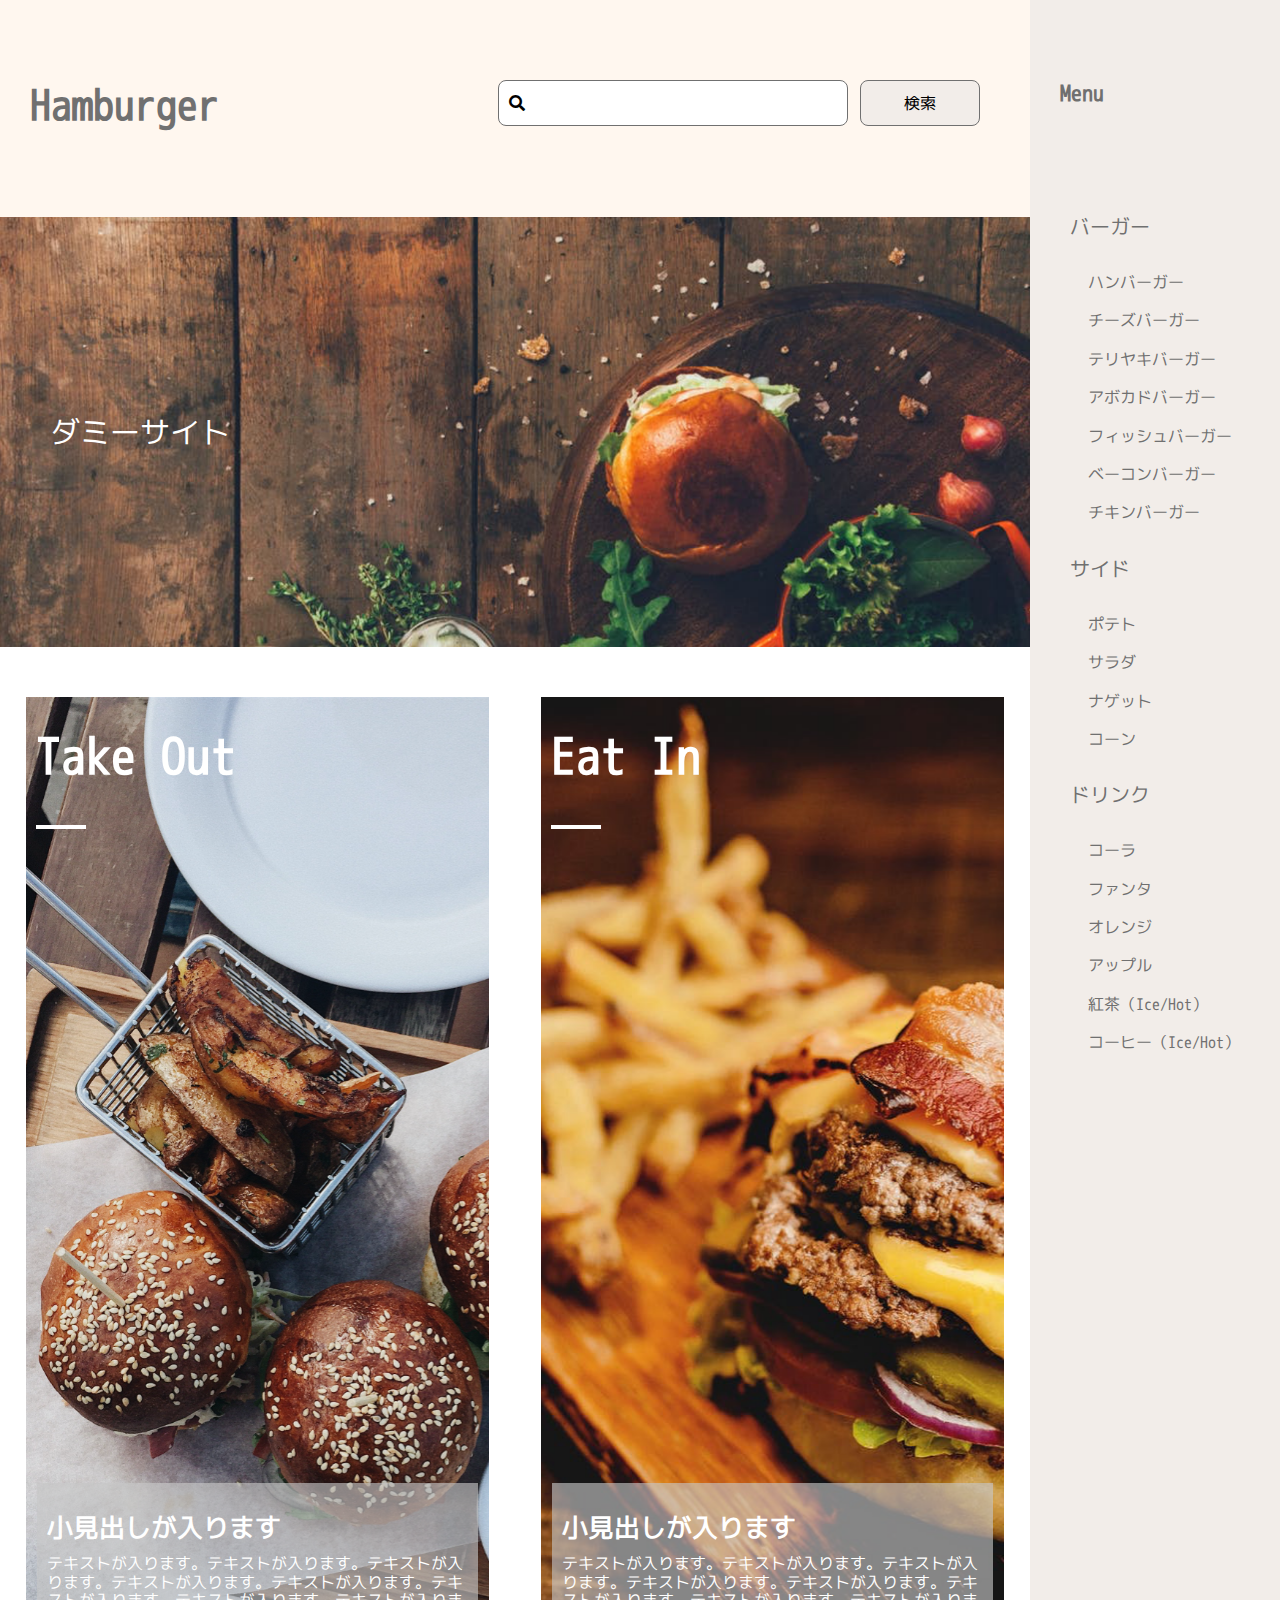
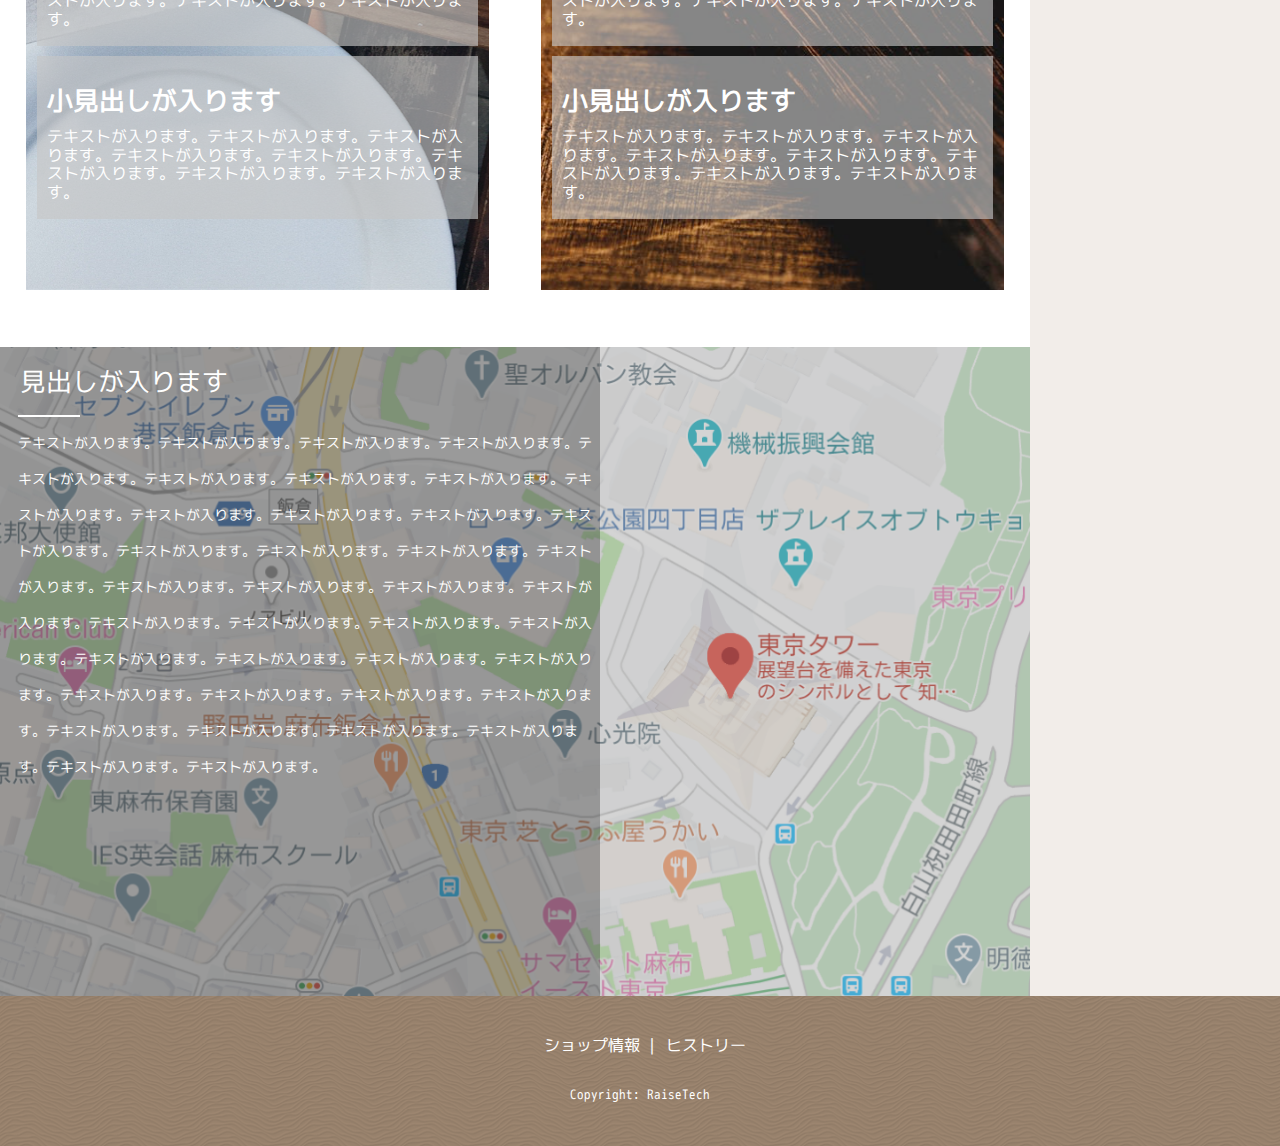
==== commit acb9f8c1: "更新" ====
--- a/front-page.html
+++ b/front-page.html
@@ -8,6 +8,7 @@
     <title>front-page</title>
 </head>
 <body>
+    <div class="c-grid--front-page">
         <header class="l-header">
             <h1 class="c-headline--lv1"><a href="#">Hamburger</a></h1>
             <form class="p-serchform" action="#">
@@ -105,13 +106,13 @@
             <nav class="p-footer__navigation">
                 <ul class="c-footer__navigation">
                     <li class="c-footer__navigation__item"><a href="#">ショップ情報</a></li>
-                    <li class="c-footer__navigation__item">|</li>
+                    <span>|</span>
                     <li class="c-footer__navigation__item"><a href="#">ヒストリー</a></li>
                 </ul>
             </nav>
             <p class="c-copyright"><small>Copyright: RaiseTech</small></p>
         </footer>
-
+    </div>
     <script src="https://code.jquery.com/jquery-3.5.1.min.js"></script>
     <script type="text/javascript" src="./js/javascript.js"></script>
 
--- a/css/style.css
+++ b/css/style.css
@@ -1,12 +1,56 @@
-@media screen and (min-width: 1200px) {
-  body {
+@media screen and (min-width: 600px) {
+  .c-headline--lv1 {
+    color: red;
+  }
+}
+
+@media screen and (min-width: 1200px) {
+  .c-headline--lv1 {
+    color: blue;
+  }
+}
+
+@media screen and (min-width: 1200px) {
+  .c-grid--front-page {
     display: -ms-grid;
     display: grid;
-    grid-template: "header sidebar" 217px "main sidebar" 430px "sub sidebar" 1300px "map sidebar" 649px "footer footer" 150px / 1fr 300px;
-  }
-  .l-header {
-    grid-area: header;
-  }
+    grid-template: "header sidebar" 217px "main sidebar" 430px "sub sidebar" 1300px "map sidebar" 649px "footer footer" 150px / 1fr 250px;
+  }
+  .c-grid--archive {
+    display: -ms-grid;
+    display: grid;
+    grid-template: "header sidebar" 217px "main sidebar" 285px "sub sidebar" 1380px "page-navi sidebar" 170px "footer footer" 150px / 1fr 250px;
+  }
+}
+
+@media screen and (min-width: 1200px) and (min-width: 1200px) {
+  .c-grid--archive {
+    grid-template: "header sidebar" 217px "main sidebar" 230px "sub sidebar" 1380px "page-navi sidebar" 170px "footer footer" 150px / 1fr 250px;
+  }
+}
+
+@media screen and (min-width: 1200px) {
+  .c-grid--archive-search {
+    display: -ms-grid;
+    display: grid;
+    grid-template: "header sidebar" 217px "main sidebar" 285px "sub sidebar" 2100px "page-navi sidebar" 170px "footer footer" 150px / 1fr 250px;
+  }
+  .c-grid--singlepage {
+    display: -ms-grid;
+    display: grid;
+    grid-template: "header sidebar" 217px "main sidebar" 345px "sub sidebar" 1fr "footer footer" 150px / 1fr 250px;
+  }
+}
+
+@media screen and (min-width: 1200px) and (min-width: 1200px) {
+  .c-grid--singlepage {
+    display: -ms-grid;
+    display: grid;
+    grid-template: "header sidebar" 217px "main sidebar" 225px "sub sidebar" 1fr "footer footer" 150px / 1fr 250px;
+  }
+}
+
+@media screen and (min-width: 1200px) {
   .l-sidebar {
     grid-area: sidebar;
   }
@@ -18,6 +62,9 @@
   }
   .l-map {
     grid-area: map;
+  }
+  .p-page-navi {
+    grid-area: page-navi;
   }
   .l-footer {
     grid-area: footer;
@@ -447,8 +494,56 @@
   padding: 0;
 }
 
+.c-headline--lv1__singlepage {
+  margin: 0;
+  padding: 0;
+}
+
+blockquote {
+  margin: 0;
+  padding: 0;
+}
+
+ol {
+  margin: 0;
+  padding: 0;
+}
+
+li {
+  margin: 0;
+  padding: 0;
+}
+
+ul {
+  margin: 0;
+  padding: 0;
+}
+
+pre {
+  margin: 0;
+  padding: 0;
+}
+
+table {
+  margin: 0;
+  padding: 0;
+}
+
+@font-face {
+  font-family: 'mplus-1m-regular';
+  src: url(/fonts/mplus-1m-regular.ttf);
+  font-weight: normal;
+}
+
+@font-face {
+  font-family: 'mplus-1m-bold';
+  src: url(/fonts/mplus-1m-bold.ttf);
+  font-weight: bold;
+}
+
 body {
   position: relative;
+  font-family: 'mplus-1m-regular','mplus-1m-bold';
 }
 
 .l-header {
@@ -484,7 +579,7 @@
 @media screen and (min-width: 1200px) {
   .l-sidebar {
     position: initial;
-    width: 300px;
+    width: 250px;
     overflow-y: initial;
     height: 100%;
   }
@@ -513,6 +608,18 @@
   }
 }
 
+@media screen and (min-width: 1200px) {
+  .l-main-wrap--archive {
+    height: 285px;
+  }
+}
+
+@media screen and (min-width: 1200px) {
+  .l-main-wrap--singlepage {
+    height: 285px;
+  }
+}
+
 .l-sub--wrap {
   width: 100%;
   height: 1374px;
@@ -549,10 +656,27 @@
   height: auto;
 }
 
-.l-sub--archive p {
+.l-sub--singlepage {
+  background-color: #FFFDFA;
+}
+
+.l-sub--singlepage > p {
   color: #333333;
   margin-right: 18px;
   margin-left: 18px;
+}
+
+.l-sub--archive > p {
+  color: #333333;
+  margin-right: 18px;
+  margin-left: 18px;
+}
+
+@media screen and (min-width: 1200px) {
+  .l-sub--archive > p {
+    margin-left: 50px;
+    margin-right: 50px;
+  }
 }
 
 .l-map {
@@ -576,18 +700,38 @@
 .l-footer {
   width: 100%;
   height: 150px;
+  background-image: url(/image/footer.png);
   background-color: #9D8670;
 }
 
 .c-headline--lv1 {
   font-weight: bold;
-  font-size: 32px;
+  font-size: 42px;
   text-align: center;
   padding-top: 50px;
   color: #707070;
 }
 
 .c-headline--lv1 > a {
+  cursor: pointer;
+}
+
+.c-headline--lv1__singlepage {
+  color: white;
+  font-size: 36px;
+  font-weight: normal;
+  line-height: 345px;
+  margin-left: 60px;
+}
+
+@media screen and (min-width: 1200px) {
+  .c-headline--lv1__singlepage {
+    line-height: 210px;
+    margin-left: 20px;
+  }
+}
+
+.c-headline--lv1 > a {
   text-decoration: none;
   color: #707070;
 }
@@ -600,31 +744,75 @@
 }
 
 .c-headline--lv2 {
-  font-weight: bold;
+  font-weight: normal;
   font-size: 26px;
   color: white;
-  line-height: 285px;
-  margin-left: 20px;
+  line-height: 250px;
+  margin-left: 50px;
+}
+
+@media screen and (min-width: 1200px) {
+  .c-headline--lv2 {
+    font-size: 30px;
+    line-height: 430px;
+  }
 }
 
 .c-headline--lv2__archive {
   padding-top: 100px;
   padding-left: 30px;
   font-weight: bold;
-  font-size: 26px;
+  font-size: 46px;
   line-height: initial;
   color: white;
 }
 
-.c-headline--lv2__archive span {
+@media screen and (min-width: 600px) {
+  .c-headline--lv2__archive {
+    font-size: 60px;
+  }
+}
+
+.c-headline--lv2__archive p {
   font-size: 14px;
   font-weight: normal;
+  display: block;
+}
+
+@media screen and (min-width: 600px) {
+  .c-headline--lv2__archive p {
+    display: initial;
+    font-size: 20px;
+    vertical-align: middle;
+  }
+}
+
+@media screen and (min-width: 1200px) {
+  .c-headline--lv2__archive p {
+    font-size: 24px;
+    vertical-align: middle;
+  }
+}
+
+.c-headline--lv2__singlepage {
+  margin-top: 30px;
+  margin-left: 18px;
 }
 
 .c-headline--lv3 {
   font-weight: normal;
   font-size: 26px;
   color: white;
+}
+
+.c-headline--lv3__singlepage {
+  margin-top: 30px;
+  margin-left: 20px;
+  font-size: 20px;
+}
+
+.c-headline--lv3__singlepage.normalsize {
+  font-size: 18px;
 }
 
 .c-headline--lv4 {
@@ -642,6 +830,40 @@
   margin-bottom: 45px;
   margin-left: 20px;
   color: #333333;
+}
+
+@media screen and (min-width: 1200px) {
+  .c-headline--lv4__archive {
+    margin-left: 50px;
+  }
+}
+
+.c-headline--lv4__singlepage {
+  margin-top: 30px;
+  margin-left: 20px;
+  font-size: 18px;
+}
+
+.c-headline--lv4__singlepage.normalsize {
+  font-size: 18px;
+}
+
+.c-headline--lv5__singlepage {
+  margin-top: 30px;
+  margin-left: 20px;
+}
+
+.c-headline--lv5__singlepage.normalsize {
+  font-size: 18px;
+}
+
+.c-headline--lv6__singlepage {
+  margin-top: 30px;
+  margin-left: 20px;
+}
+
+.c-headline--lv6__singlepage.normalsize {
+  font-size: 18px;
 }
 
 .c-serch--box {
@@ -697,6 +919,11 @@
   right: 12px;
   color: #707070;
   cursor: pointer;
+  font-size: 26px;
+}
+
+.c-title--menu:hover {
+  opacity: 0.8;
 }
 
 .c-title--menu__sidebar {
@@ -706,7 +933,7 @@
 @media screen and (min-width: 1200px) {
   .c-title--menu__sidebar {
     display: block;
-    color: #333333;
+    color: #707070;
     font-weight: bold;
     font-size: 22px;
     padding-top: 80px;
@@ -727,9 +954,16 @@
   margin-left: 10px;
 }
 
+@media screen and (min-width: 1200px) {
+  .c-place-menu__name {
+    margin-top: 30px;
+    font-size: 50px;
+  }
+}
+
 .c-place-menu__bar {
-  width: 5%;
-  border: white solid 3px;
+  width: 10%;
+  border: white solid 2px;
   margin-top: 40px;
   margin-left: 10px;
 }
@@ -750,9 +984,18 @@
   padding-top: 40px;
 }
 
+.c-footer__navigation > span {
+  color: white;
+  padding-left: 8px;
+}
+
 .c-footer__navigation__item {
   color: white;
   padding-left: 10px;
+}
+
+.c-footer__navigation__item:hover {
+  opacity: 0.8;
 }
 
 .c-footer__navigation__item a {
@@ -769,7 +1012,7 @@
 .c-grand-menu__primary--menu {
   list-style: none;
   position: absolute;
-  top: 218px;
+  top: 150px;
   left: 46px;
 }
 
@@ -787,6 +1030,10 @@
   font-size: 20px;
 }
 
+.c-grand-menu__primary--item > p :hover {
+  opacity: 0.8;
+}
+
 .c-grand-menu__primary--item > p > a {
   text-decoration: none;
   color: #707070;
@@ -801,6 +1048,11 @@
   padding-bottom: 10px;
   padding-left: 18px;
   color: #707070;
+  cursor: pointer;
+}
+
+.c-grand-menu__secondary--item :hover {
+  opacity: 0.8;
 }
 
 .c-grand-menu__secondary--item > a {
@@ -817,6 +1069,10 @@
   top: 16px;
   right: 16px;
   cursor: pointer;
+}
+
+.c-close-button:hover {
+  opacity: 0.8;
 }
 
 .c-close-button::before, .c-close-button::after {
@@ -875,6 +1131,18 @@
   margin-bottom: 8px;
 }
 
+@media screen and (min-width: 600px) {
+  .c-map__bar {
+    width: 8%;
+  }
+}
+
+@media screen and (min-width: 1200px) {
+  .c-map__bar {
+    width: 10%;
+  }
+}
+
 .c-map__description {
   color: white;
   font-size: 14px;
@@ -918,6 +1186,22 @@
   background-color: #3C2B1C;
 }
 
+@media screen and (min-width: 600px) {
+  .c-food-menu {
+    height: 354px;
+    width: 95vw;
+    display: -webkit-box;
+    display: -ms-flexbox;
+    display: flex;
+  }
+}
+
+@media screen and (min-width: 1200px) {
+  .c-food-menu {
+    width: 70vw;
+  }
+}
+
 .c-food-menu__picture {
   background-image: url(/image/menu1.png);
   width: 100%;
@@ -925,6 +1209,18 @@
   background-position: center;
 }
 
+@media screen and (min-width: 600px) {
+  .c-food-menu__picture {
+    height: 100%;
+  }
+}
+
+@media screen and (min-width: 600px) {
+  .c-food-menu__content {
+    width: 100%;
+  }
+}
+
 .c-food-menu__title {
   color: white;
   font-weight: normal;
@@ -932,16 +1228,39 @@
   padding-left: 10px;
 }
 
+@media screen and (min-width: 600px) {
+  .c-food-menu__title {
+    padding-left: 40px;
+  }
+}
+
 .c-food-menu__headline {
   color: white;
   font-weight: normal;
   padding-top: 25px;
   padding-left: 10px;
+  font-size: 20px;
+}
+
+@media screen and (min-width: 600px) {
+  .c-food-menu__headline {
+    padding-left: 40px;
+  }
 }
 
 .c-food-menu__description {
   color: white;
   font-weight: normal;
+  margin-top: 10px;
+  padding-left: 10px;
+}
+
+@media screen and (min-width: 600px) {
+  .c-food-menu__description {
+    margin-top: 20px;
+    padding-left: 40px;
+    padding-right: 40px;
+  }
 }
 
 .c-food-menu__detail {
@@ -952,11 +1271,392 @@
   margin-left: auto;
   margin-right: auto;
   border-radius: 50px;
+  cursor: pointer;
+  -webkit-transition: opacity 0.5s;
+  transition: opacity 0.5s;
+}
+
+@media screen and (min-width: 600px) {
+  .c-food-menu__detail {
+    margin-top: 45px;
+  }
+}
+
+.c-food-menu__detail:hover {
+  opacity: 0.8;
 }
 
 .c-food-menu__detail p {
   text-align: center;
   line-height: 50px;
+}
+
+.c-page-navi {
+  display: none;
+}
+
+@media screen and (min-width: 600px) {
+  .c-page-navi {
+    display: block;
+    text-decoration: none;
+    margin-top: 80px;
+    margin-bottom: 14px;
+    margin-left: 8px;
+    margin-right: 8px;
+    padding-top: 15px;
+    padding-bottom: 15px;
+    padding-left: 10px;
+    padding-right: 10px;
+    line-height: 2px;
+    border: solid #cccccc 2px;
+    color: #707070;
+    font-weight: bold;
+    font-size: 14px;
+  }
+  .c-page-navi.active {
+    color: white;
+    background-color: #3C2B1C;
+  }
+}
+
+.c-sub--singlepage__blockquote {
+  margin-top: 20px;
+  margin-bottom: 40px;
+  margin-left: 18px;
+  margin-right: 18px;
+  padding-bottom: 40px;
+  background-color: #F5F5F5;
+}
+
+.c-sub--singlepage__blockquote__description {
+  color: #333333;
+  padding-top: 30px;
+  padding-bottom: 28px;
+  padding-left: 24px;
+  padding-right: 24px;
+}
+
+.c-sub--singlepage__blockquote__link {
+  color: #333333;
+  padding-left: 24px;
+}
+
+.c-sub--singlepage__blockquote__link > a {
+  font-size: 12px;
+  font-style: normal;
+}
+
+.c-sub--singlepage > p {
+  margin-left: 18px;
+  margin-right: 18px;
+}
+
+.c-sub--post__hero__head {
+  background-image: url(/image/cooked_foods.png);
+  background-position-x: center;
+  background-position-y: 90%;
+  background-size: 100%;
+  background-repeat: no-repeat;
+  height: 250px;
+  margin-left: 18px;
+  margin-right: 18px;
+}
+
+.c-sub--post__news1 {
+  margin-top: 60px;
+  margin-left: 18px;
+  margin-right: 18px;
+  width: 95%;
+  display: -webkit-box;
+  display: -ms-flexbox;
+  display: flex;
+  -webkit-box-pack: justify;
+      -ms-flex-pack: justify;
+          justify-content: space-between;
+}
+
+.c-sub--post__news1__picture1 {
+  width: 40%;
+  height: 100%;
+  margin-right: 10px;
+}
+
+.c-sub--post__news1__article1 {
+  width: 60%;
+  margin-left: 10px;
+  color: #333333;
+}
+
+.c-sub--post__news2 {
+  margin-top: 60px;
+  margin-bottom: 60px;
+  margin-left: 18px;
+  margin-right: 18px;
+  width: 95%;
+  display: -webkit-box;
+  display: -ms-flexbox;
+  display: flex;
+  -webkit-box-pack: justify;
+      -ms-flex-pack: justify;
+          justify-content: space-between;
+  -webkit-box-orient: horizontal;
+  -webkit-box-direction: reverse;
+      -ms-flex-flow: row-reverse;
+          flex-flow: row-reverse;
+}
+
+.c-sub--post__news2__picture2 {
+  width: 40%;
+  height: 100%;
+  margin-left: 10px;
+}
+
+.c-sub--post__news2__article2 {
+  width: 60%;
+  margin-right: 10px;
+  color: #333333;
+}
+
+.c-sub--post__hero__foot {
+  display: block;
+  max-width: 460px;
+  margin-left: auto;
+  margin-right: auto;
+}
+
+@media screen and (min-width: 600px) {
+  .c-sub--post__hero__foot {
+    max-width: 600px;
+    width: 65%;
+  }
+}
+
+@media screen and (min-width: 1200px) {
+  .c-sub--post__hero__foot {
+    width: 75%;
+  }
+}
+
+.c-sub--card {
+  margin-top: 100px;
+  margin-left: 18px;
+  margin-right: 18px;
+  display: -ms-grid;
+  display: grid;
+  -ms-grid-rows: 200px 200px 200px 200px 200px 200px 200px 200px 200px;
+      grid-template-rows: 200px 200px 200px 200px 200px 200px 200px 200px 200px;
+  -ms-grid-columns: 1fr;
+      grid-template-columns: 1fr;
+  -webkit-column-gap: 10px;
+          column-gap: 10px;
+  row-gap: 10px;
+}
+
+@media screen and (min-width: 600px) {
+  .c-sub--card {
+    margin-top: 150px;
+    display: -ms-grid;
+    display: grid;
+    -ms-grid-rows: 200px 200px 200px 200px 200px;
+        grid-template-rows: 200px 200px 200px 200px 200px;
+    -ms-grid-columns: 1fr 1fr;
+        grid-template-columns: 1fr 1fr;
+    -webkit-column-gap: 10px;
+            column-gap: 10px;
+    row-gap: 10px;
+  }
+}
+
+@media screen and (min-width: 1200px) {
+  .c-sub--card {
+    margin-top: 50px;
+    display: -ms-grid;
+    display: grid;
+    -ms-grid-rows: 200px 200px 200px;
+        grid-template-rows: 200px 200px 200px;
+    -ms-grid-columns: 1fr 1fr 1fr;
+        grid-template-columns: 1fr 1fr 1fr;
+    -webkit-column-gap: 10px;
+            column-gap: 10px;
+    row-gap: 10px;
+  }
+}
+
+.c-sub--card__picture__card1 {
+  background-image: url(/image/cooked_foods.png);
+  background-position-x: center;
+  background-position-y: 100%;
+  background-repeat: no-repeat;
+  background-size: 100%;
+}
+
+.c-sub--card__picture__card2 {
+  background-image: url(/image/cooked_foods.png);
+  background-position-x: center;
+  background-position-y: 100%;
+  background-repeat: no-repeat;
+  background-size: 100%;
+}
+
+.c-sub--card__picture__card3 {
+  background-image: url(/image/cooked_foods.png);
+  background-position-x: center;
+  background-position-y: 100%;
+  background-repeat: no-repeat;
+  background-size: 100%;
+}
+
+.c-sub--card__picture__card4 {
+  background-image: url(/image/cooked_foods.png);
+  background-position-x: center;
+  background-position-y: 100%;
+  background-repeat: no-repeat;
+  background-size: 100%;
+}
+
+.c-sub--card__picture__card5 {
+  background-image: url(/image/cooked_foods.png);
+  background-position-x: center;
+  background-position-y: 100%;
+  background-repeat: no-repeat;
+  background-size: 100%;
+}
+
+.c-sub--card__picture__card6 {
+  background-image: url(/image/cooked_foods.png);
+  background-position-x: center;
+  background-position-y: 100%;
+  background-repeat: no-repeat;
+  background-size: 100%;
+}
+
+.c-sub--card__picture__card7 {
+  background-image: url(/image/cooked_foods.png);
+  background-position-x: center;
+  background-position-y: 100%;
+  background-repeat: no-repeat;
+  background-size: 100%;
+}
+
+.c-sub--card__picture__card8 {
+  background-image: url(/image/cooked_foods.png);
+  background-position-x: center;
+  background-position-y: 100%;
+  background-repeat: no-repeat;
+  background-size: 100%;
+}
+
+.c-sub--card__picture__card9 {
+  background-image: url(/image/cooked_foods.png);
+  background-position-x: center;
+  background-position-y: 100%;
+  background-repeat: no-repeat;
+  background-size: 100%;
+}
+
+.c-sub--list {
+  margin-top: 40px;
+  margin-bottom: 40px;
+  margin-right: 18px;
+  margin-left: 18px;
+}
+
+.c-sub--list > ol {
+  margin-left: 50px;
+}
+
+.c-sub--list > ol > ol {
+  margin-top: 14px;
+  margin-left: 20px;
+  margin-bottom: 14px;
+}
+
+.c-sub--list > ul {
+  margin-top: 70px;
+  margin-left: 30px;
+  list-style: none;
+}
+
+.c-sub--list > ul > ul {
+  margin-top: 14px;
+  margin-left: 20px;
+  margin-bottom: 14px;
+  list-style: none;
+}
+
+.c-sub--html-tag {
+  background-color: #F5F5F5;
+}
+
+.c-sub--html-tag code {
+  font-weight: normal;
+  color: #3C2A10;
+}
+
+.c-sub--table {
+  margin-top: 40px;
+  margin-bottom: 40px;
+  margin-left: 18px;
+  margin-right: 18px;
+}
+
+.c-sub--table > table {
+  width: 100%;
+  border-collapse: collapse;
+  text-align: left;
+}
+
+.c-sub--table > table th {
+  padding-top: 20px;
+  padding-bottom: 20px;
+  padding-left: 20px;
+  font-weight: normal;
+}
+
+.c-sub--table__left {
+  width: 20%;
+}
+
+.c-sub--table__right {
+  width: 80%;
+}
+
+.c-sub--button {
+  margin-left: 18px;
+  margin-right: 18px;
+}
+
+.c-sub--button > button {
+  width: 65%;
+  height: 100px;
+  border-radius: 20px;
+  border: solid 1px #3C2A10;
+  color: #3C2A10;
+  background-color: #F2EDE9;
+  -webkit-transition: background-color 0.5s;
+  transition: background-color 0.5s;
+  cursor: pointer;
+}
+
+.c-sub--button > button:hover {
+  background-color: #c7c0bb;
+}
+
+@media screen and (min-width: 1200px) {
+  .c-sub--button > button {
+    width: 45%;
+  }
+}
+
+.c-sub--bold {
+  padding-top: 70px;
+  padding-bottom: 70px;
+  margin-left: 18px;
+  margin-right: 18px;
+}
+
+.c-sub--bold b {
+  color: #3C2A10;
 }
 
 .p-serchform {
@@ -989,8 +1689,42 @@
   background-image: url(/image/hero2.png);
   background-size: cover;
   height: 285px;
+  background-position-x: 25%;
+  background-color: #333333;
+}
+
+@media screen and (min-width: 600px) {
+  .p-hero--archive {
+    background-position-x: 50%;
+  }
+}
+
+@media screen and (min-width: 1200px) {
+  .p-hero--archive {
+    height: 230px;
+  }
+}
+
+.p-hero--singlepage {
+  background-image: url(/image/single_hero.png);
+  background-size: 190%;
+  height: 345px;
   background-position: center;
-  background-color: #333333;
+}
+
+@media screen and (min-width: 600px) {
+  .p-hero--singlepage {
+    background-size: 110%;
+  }
+}
+
+@media screen and (min-width: 1200px) {
+  .p-hero--singlepage {
+    height: 225px;
+    background-size: 100%;
+    background-position-y: 50%;
+    background-position-x: 100%;
+  }
 }
 
 .p-place-menu--takeout {
@@ -1073,7 +1807,7 @@
 
 .p-primary-menu {
   width: 250px;
-  height: 3300px;
+  height: 3150px;
   background-color: #F2EDE9;
   position: relative;
   margin-left: auto;
@@ -1103,4 +1837,68 @@
     height: 649px;
   }
 }
+
+.p-page-navi {
+  height: 130px;
+  text-align: center;
+  display: -webkit-box;
+  display: -ms-flexbox;
+  display: flex;
+  -webkit-box-pack: justify;
+      -ms-flex-pack: justify;
+          justify-content: space-between;
+}
+
+@media screen and (min-width: 600px) {
+  .p-page-navi {
+    display: -webkit-box;
+    display: -ms-flexbox;
+    display: flex;
+    -webkit-box-pack: center;
+        -ms-flex-pack: center;
+            justify-content: center;
+  }
+}
+
+.p-page-navi__pages {
+  display: none;
+}
+
+@media screen and (min-width: 600px) {
+  .p-page-navi__pages {
+    display: block;
+    margin-top: 88px;
+    font-size: 14px;
+    font-weight: bold;
+  }
+}
+
+.p-page-navi__link {
+  color: #707070;
+  text-decoration: none;
+  margin-top: 80px;
+  margin-left: 40px;
+  margin-right: 40px;
+  font-size: 24px;
+}
+
+@media screen and (min-width: 600px) {
+  .p-page-navi__link {
+    margin-right: 18px;
+    margin-left: 18px;
+  }
+}
+
+.p-page-navi__pre {
+  color: #707070;
+  padding-right: 10px;
+  padding-left: 10px;
+  font-size: 20px;
+}
+
+@media screen and (min-width: 600px) {
+  .p-page-navi__pre {
+    display: none;
+  }
+}
 /*# sourceMappingURL=style.css.map */